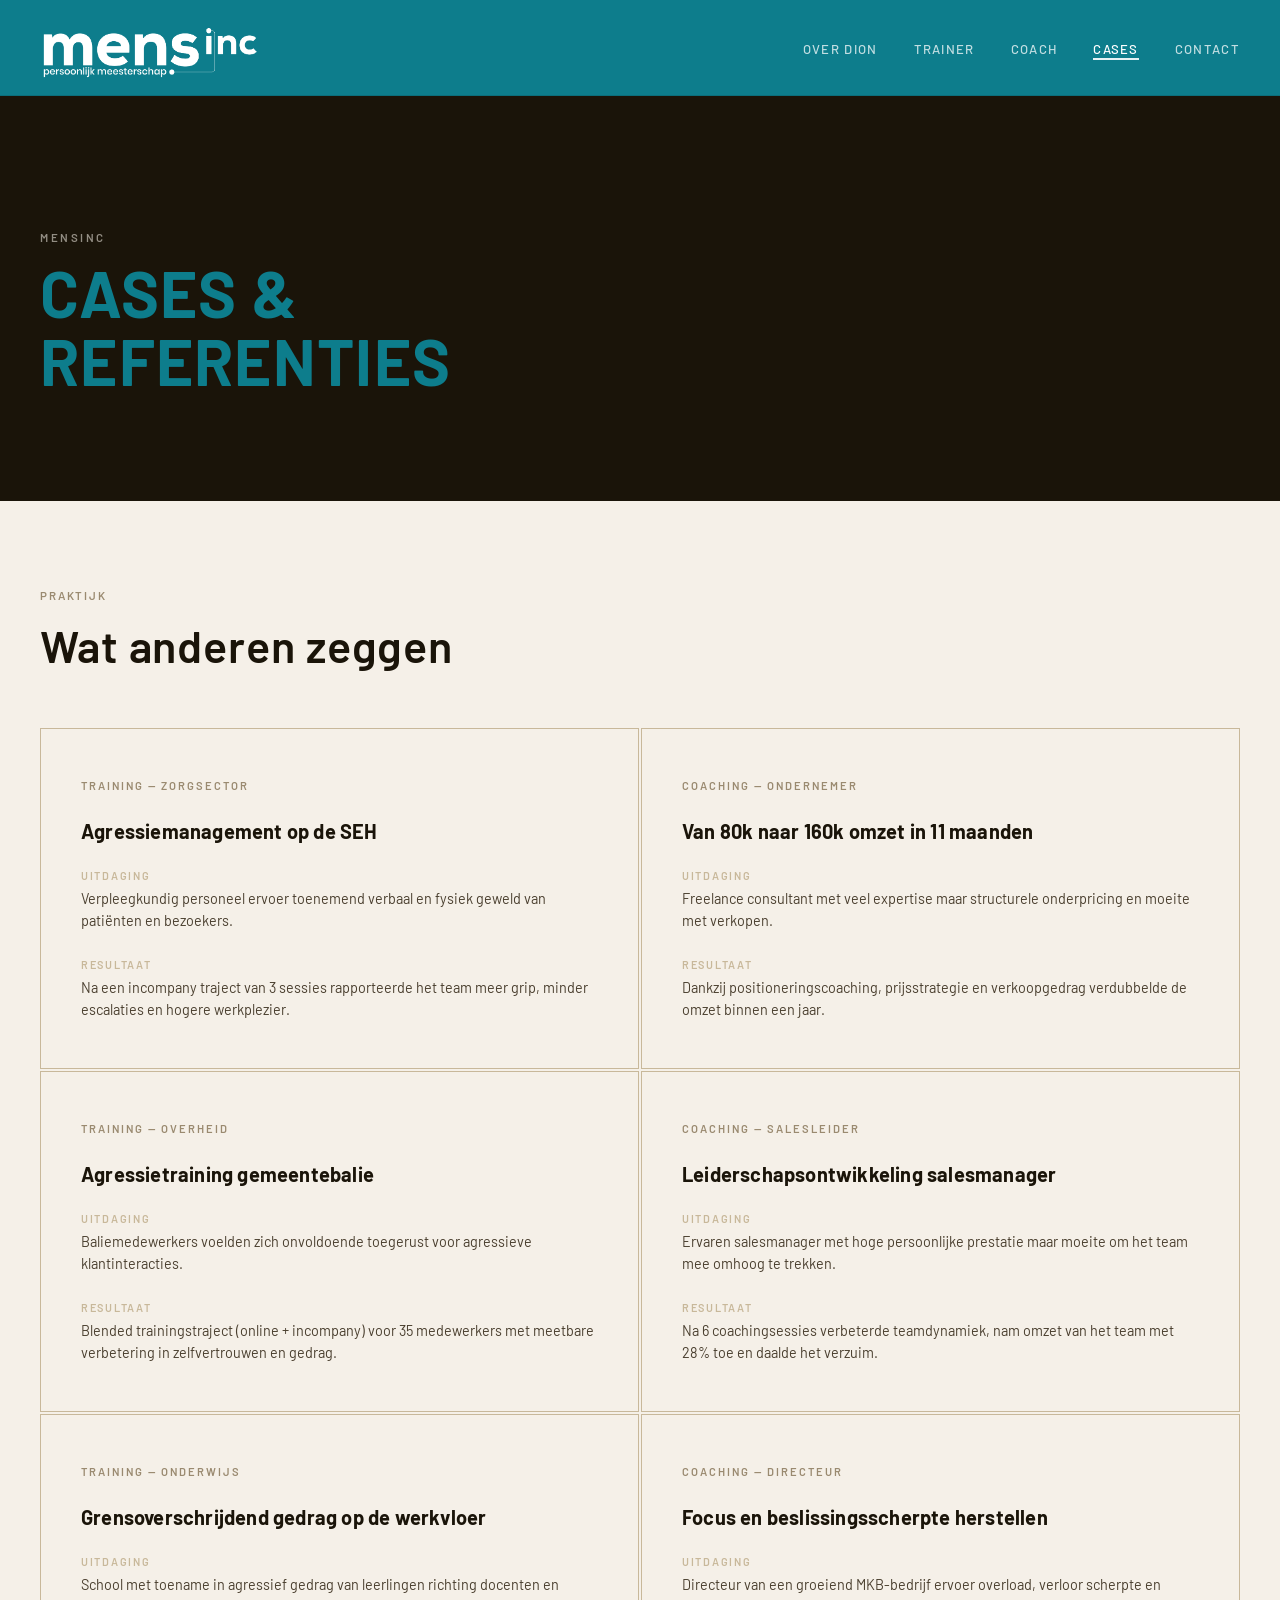
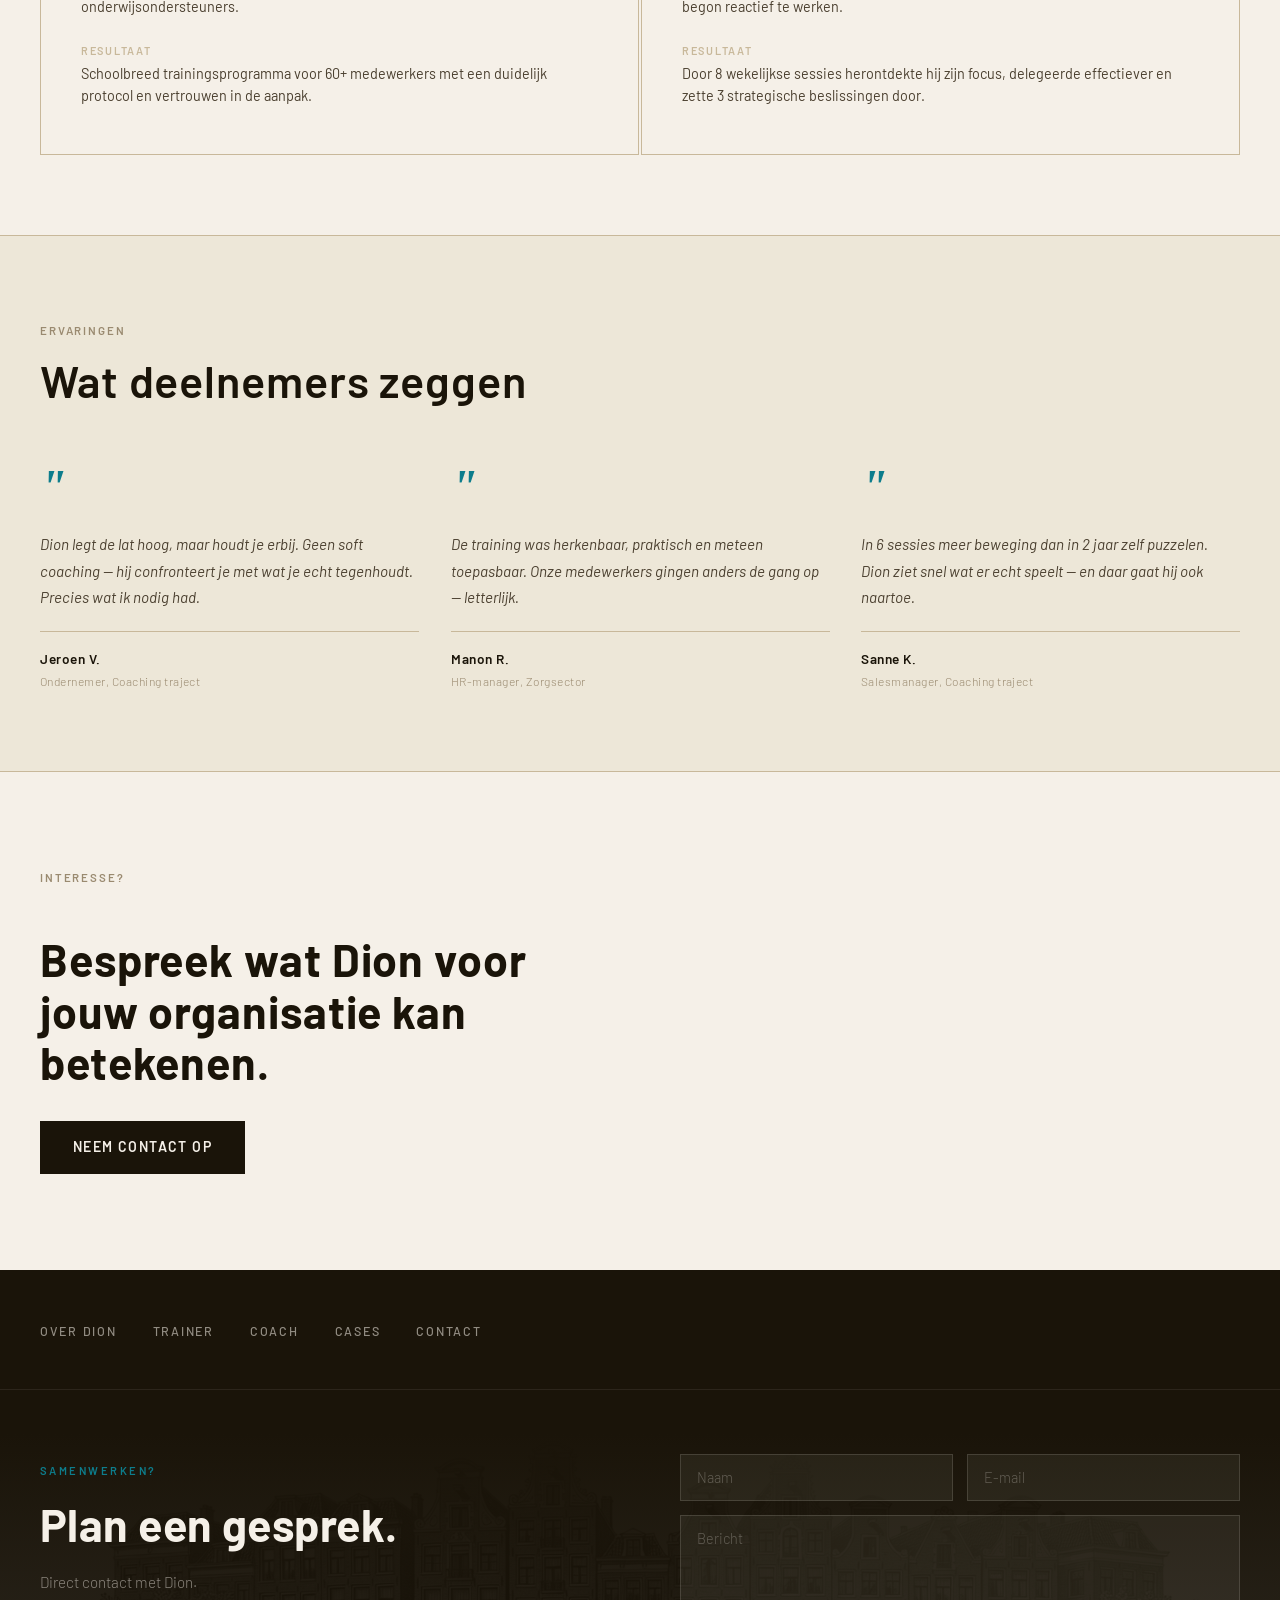
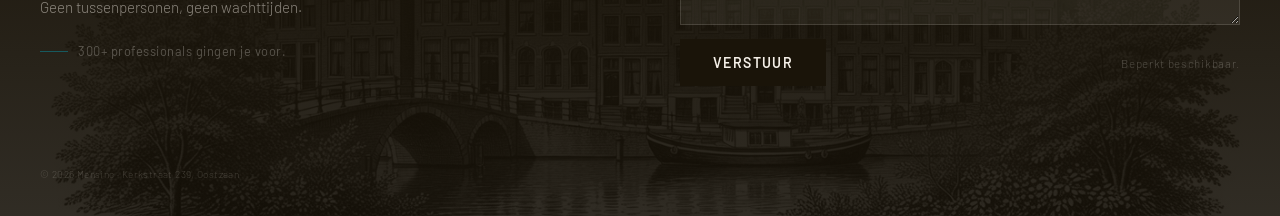
==== cases.html @ 66484681 "Clean footer: nav links above form, skyline as background, no separate bar - One footer section: dar" ====
﻿<!DOCTYPE html>
<html lang="nl">
<head>
  <meta charset="UTF-8">
  <meta name="viewport" content="width=device-width, initial-scale=1.0">
  <title>Cases &amp; Referenties — Mensinc</title>
  <meta name="description" content="Praktijkvoorbeelden van trainingen en coaching door Dion Mensink. Resultaten in agressiemanagement en high performance coaching.">

  <link rel="preconnect" href="https://fonts.googleapis.com">
  <link rel="preconnect" href="https://fonts.gstatic.com" crossorigin>

  <style>body { opacity: 0; }</style>

  <link rel="stylesheet" href="css/base.css">
  <link rel="stylesheet" href="css/nav.css">
  <link rel="stylesheet" href="css/footer.css">
  <link rel="stylesheet" href="css/pages.css">

  <style>
    .reveal {
      opacity: 0;
      transform: translateY(20px);
      transition: opacity 0.55s var(--ease-smooth), transform 0.55s var(--ease-smooth);
      will-change: opacity, transform;
    }
    .reveal.revealed { opacity: 1; transform: translateY(0); }
    .reveal-delay-1 { transition-delay: 0.08s; }
    .reveal-delay-2 { transition-delay: 0.16s; }

    /* Quote / testimonial block */
    .testimonials {
      padding: 80px 0;
      background: var(--cream-dark);
      border-top: 1px solid var(--ink-faint);
      border-bottom: 1px solid var(--ink-faint);
    }
    .testimonials__inner {
      max-width: var(--max-width);
      margin: 0 auto;
      padding: 0 40px;
    }
    .testimonials__header {
      margin-bottom: 56px;
    }
    .testimonials__grid {
      display: grid;
      grid-template-columns: repeat(3, 1fr);
      gap: 32px;
    }
    .testimonial {
      display: flex;
      flex-direction: column;
      gap: 20px;
    }
    .testimonial__quote-mark {
      font-size: 3rem;
      font-weight: 700;
      color: var(--ink-faint);
      line-height: 1;
      font-style: italic;
      font-family: Georgia, serif;
    }
    .testimonial__text {
      font-size: 0.95rem;
      font-style: italic;
      color: var(--ink-mid);
      line-height: 1.75;
      max-width: 100%;
    }
    .testimonial__author {
      display: flex;
      flex-direction: column;
      gap: 2px;
      border-top: 1px solid var(--ink-faint);
      padding-top: 16px;
    }
    .testimonial__name {
      font-size: 0.85rem;
      font-weight: 600;
      color: var(--ink);
      letter-spacing: 0.04em;
    }
    .testimonial__role {
      font-size: 0.75rem;
      font-weight: 300;
      color: var(--ink-light);
      letter-spacing: 0.04em;
    }

    @media (max-width: 900px) {
      .testimonials__grid { grid-template-columns: repeat(2, 1fr); }
      .testimonials__inner { padding: 0 24px; }
    }
    @media (max-width: 600px) {
      .testimonials__grid { grid-template-columns: 1fr; }
    }
  </style>
</head>
<body>

  <!-- NAVIGATION -->
  <nav class="site-nav" role="navigation" aria-label="Hoofdnavigatie">
    <div class="site-nav__inner">
      <a href="index.html" class="site-nav__logo" aria-label="Mensinc — naar startpagina">
        <img src="images/Logo_Mensic.png" alt="Mensinc" class="nav-logo-img">
      </a>
      <ul class="site-nav__links" role="list">
        <li><a href="over.html">Over Dion</a></li>
        <li><a href="trainer.html">Trainer</a></li>
        <li><a href="coach.html">Coach</a></li>
        <li><a href="cases.html" class="active">Cases</a></li>
        <li><a href="contact.html">Contact</a></li>
      </ul>
      <button class="site-nav__hamburger" aria-label="Menu openen" aria-expanded="false" aria-controls="mobile-menu">
        <span></span><span></span><span></span>
      </button>
    </div>
    <nav class="site-nav__mobile" id="mobile-menu" aria-label="Mobiele navigatie">
      <a href="over.html">Over Dion</a>
      <a href="trainer.html">Trainer</a>
      <a href="coach.html">Coach</a>
      <a href="cases.html">Cases</a>
      <a href="contact.html">Contact</a>
    </nav>
  </nav>
  <div class="nav-spacer"></div>

  <main>

    <!-- HERO -->
    <section class="page-hero page-hero--medium" style="background: var(--ink);" aria-label="Cases en referenties">
      <div class="page-hero__content container" style="justify-content: center; align-items: flex-start; padding-top: 80px;">
        <p class="page-hero__label">Mensinc</p>
        <h1 class="page-hero__title">Cases &amp;<br>Referenties</h1>
      </div>
    </section>

    <!-- CASES GRID -->
    <section class="cases-grid section" aria-label="Praktijkcases">
      <div class="cases-grid__inner">
        <div class="cases-grid__header reveal">
          <span class="label">Praktijk</span>
          <h2>Wat anderen zeggen</h2>
        </div>
        <div class="cases-grid__items">

          <div class="case-card reveal">
            <span class="case-card__tag">Training — Zorgsector</span>
            <h3 class="case-card__title">Agressiemanagement op de SEH</h3>
            <div class="case-card__challenge">
              <span class="case-card__meta-label">Uitdaging</span>
              <p class="case-card__meta-value">Verpleegkundig personeel ervoer toenemend verbaal en fysiek geweld van patiënten en bezoekers.</p>
            </div>
            <div class="case-card__result">
              <span class="case-card__meta-label">Resultaat</span>
              <p class="case-card__meta-value">Na een incompany traject van 3 sessies rapporteerde het team meer grip, minder escalaties en hogere werkplezier.</p>
            </div>
          </div>

          <div class="case-card reveal reveal-delay-1">
            <span class="case-card__tag">Coaching — Ondernemer</span>
            <h3 class="case-card__title">Van 80k naar 160k omzet in 11 maanden</h3>
            <div class="case-card__challenge">
              <span class="case-card__meta-label">Uitdaging</span>
              <p class="case-card__meta-value">Freelance consultant met veel expertise maar structurele onderpricing en moeite met verkopen.</p>
            </div>
            <div class="case-card__result">
              <span class="case-card__meta-label">Resultaat</span>
              <p class="case-card__meta-value">Dankzij positioneringscoaching, prijsstrategie en verkoopgedrag verdubbelde de omzet binnen een jaar.</p>
            </div>
          </div>

          <div class="case-card reveal">
            <span class="case-card__tag">Training — Overheid</span>
            <h3 class="case-card__title">Agressietraining gemeentebalie</h3>
            <div class="case-card__challenge">
              <span class="case-card__meta-label">Uitdaging</span>
              <p class="case-card__meta-value">Baliemedewerkers voelden zich onvoldoende toegerust voor agressieve klantinteracties.</p>
            </div>
            <div class="case-card__result">
              <span class="case-card__meta-label">Resultaat</span>
              <p class="case-card__meta-value">Blended trainingstraject (online + incompany) voor 35 medewerkers met meetbare verbetering in zelfvertrouwen en gedrag.</p>
            </div>
          </div>

          <div class="case-card reveal reveal-delay-1">
            <span class="case-card__tag">Coaching — Salesleider</span>
            <h3 class="case-card__title">Leiderschapsontwikkeling salesmanager</h3>
            <div class="case-card__challenge">
              <span class="case-card__meta-label">Uitdaging</span>
              <p class="case-card__meta-value">Ervaren salesmanager met hoge persoonlijke prestatie maar moeite om het team mee omhoog te trekken.</p>
            </div>
            <div class="case-card__result">
              <span class="case-card__meta-label">Resultaat</span>
              <p class="case-card__meta-value">Na 6 coachingsessies verbeterde teamdynamiek, nam omzet van het team met 28% toe en daalde het verzuim.</p>
            </div>
          </div>

          <div class="case-card reveal">
            <span class="case-card__tag">Training — Onderwijs</span>
            <h3 class="case-card__title">Grensoverschrijdend gedrag op de werkvloer</h3>
            <div class="case-card__challenge">
              <span class="case-card__meta-label">Uitdaging</span>
              <p class="case-card__meta-value">School met toename in agressief gedrag van leerlingen richting docenten en onderwijsondersteuners.</p>
            </div>
            <div class="case-card__result">
              <span class="case-card__meta-label">Resultaat</span>
              <p class="case-card__meta-value">Schoolbreed trainingsprogramma voor 60+ medewerkers met een duidelijk protocol en vertrouwen in de aanpak.</p>
            </div>
          </div>

          <div class="case-card reveal reveal-delay-1">
            <span class="case-card__tag">Coaching — Directeur</span>
            <h3 class="case-card__title">Focus en beslissingsscherpte herstellen</h3>
            <div class="case-card__challenge">
              <span class="case-card__meta-label">Uitdaging</span>
              <p class="case-card__meta-value">Directeur van een groeiend MKB-bedrijf ervoer overload, verloor scherpte en begon reactief te werken.</p>
            </div>
            <div class="case-card__result">
              <span class="case-card__meta-label">Resultaat</span>
              <p class="case-card__meta-value">Door 8 wekelijkse sessies herontdekte hij zijn focus, delegeerde effectiever en zette 3 strategische beslissingen door.</p>
            </div>
          </div>

        </div>
      </div>
    </section>

    <!-- TESTIMONIALS -->
    <section class="testimonials" aria-label="Ervaringen">
      <div class="testimonials__inner">
        <div class="testimonials__header reveal">
          <span class="label">Ervaringen</span>
          <h2>Wat deelnemers zeggen</h2>
        </div>
        <div class="testimonials__grid">

          <div class="testimonial reveal">
            <span class="testimonial__quote-mark">"</span>
            <p class="testimonial__text">Dion legt de lat hoog, maar houdt je erbij. Geen soft coaching — hij confronteert je met wat je echt tegenhoudt. Precies wat ik nodig had.</p>
            <div class="testimonial__author">
              <span class="testimonial__name">Jeroen V.</span>
              <span class="testimonial__role">Ondernemer, Coaching traject</span>
            </div>
          </div>

          <div class="testimonial reveal reveal-delay-1">
            <span class="testimonial__quote-mark">"</span>
            <p class="testimonial__text">De training was herkenbaar, praktisch en meteen toepasbaar. Onze medewerkers gingen anders de gang op — letterlijk.</p>
            <div class="testimonial__author">
              <span class="testimonial__name">Manon R.</span>
              <span class="testimonial__role">HR-manager, Zorgsector</span>
            </div>
          </div>

          <div class="testimonial reveal reveal-delay-2">
            <span class="testimonial__quote-mark">"</span>
            <p class="testimonial__text">In 6 sessies meer beweging dan in 2 jaar zelf puzzelen. Dion ziet snel wat er echt speelt — en daar gaat hij ook naartoe.</p>
            <div class="testimonial__author">
              <span class="testimonial__name">Sanne K.</span>
              <span class="testimonial__role">Salesmanager, Coaching traject</span>
            </div>
          </div>

        </div>
      </div>
    </section>

    <!-- CTA -->
    <section class="page-cta" aria-label="Contact">
      <div class="page-cta__inner">
        <span class="label reveal">Interesse?</span>
        <h2 class="page-cta__title reveal">Bespreek wat Dion voor jouw organisatie kan betekenen.</h2>
        <a class="btn btn--filled reveal" href="contact.html">Neem contact op</a>
      </div>
    </section>

  </main>

  <!-- FOOTER -->
  <footer class="site-footer" role="contentinfo">
    <div class="footer-contact">
      <img src="images/amsterdam-skyline.jpg" class="footer-contact__skyline" alt="" loading="lazy">
      <nav class="footer-contact__nav" aria-label="Footer navigatie">
        <a href="over.html">Over Dion</a>
        <a href="trainer.html">Trainer</a>
        <a href="coach.html">Coach</a>
        <a href="cases.html">Cases</a>
        <a href="contact.html">Contact</a>
      </nav>
      <div class="footer-contact__inner">
        <div class="footer-contact__left">
          <span class="footer-contact__label">Samenwerken?</span>
          <h2 class="footer-contact__title">Plan een gesprek.</h2>
          <p class="footer-contact__sub">Direct contact met Dion.<br>Geen tussenpersonen, geen wachttijden.</p>
          <p class="footer-contact__proof">300+ professionals gingen je voor.</p>
        </div>
        <form class="footer-contact__form" action="contact.html">
          <div class="footer-contact__form-row">
            <input type="text" name="naam" placeholder="Naam" required>
            <input type="email" name="email" placeholder="E-mail" required>
          </div>
          <textarea name="bericht" placeholder="Bericht" required></textarea>
          <div class="footer-contact__form-footer">
            <button type="submit" class="btn btn--filled">Verstuur</button>
            <span class="footer-contact__scarcity">Beperkt beschikbaar.</span>
          </div>
        </form>
      </div>
      <p class="footer-contact__copy">© 2026 Mensinc · Kerkstraat 239, Oostzaan</p>
    </div>
  </footer>

  <script src="js/transitions.js"></script>
  <script src="js/main.js"></script>
</body>
</html>
---- css/base.css ----
/* =========================================================
   BASE.CSS — Mensinc Design System
   Variables, reset, typography
   ========================================================= */

@import url('https://fonts.googleapis.com/css2?family=Barlow:ital,wght@0,300;0,400;0,500;0,600;0,700;1,300;1,400&display=swap');

/* ----- Custom Properties ----- */
:root {
  --cream:        #f5f0e8;
  --cream-dark:   #ede7d8;
  --ink:          #1a1409;
  --ink-mid:      #4a3f2f;
  --ink-light:    #9a8a70;
  --ink-faint:    #c8b89a;
  --card-back:    #1a1409;
  --card-text:    #f5f0e8;
  --bordeaux:     #5c0120;
  --orange:       #0d7d8c;

  --nav-height:   96px;
  --max-width:    1280px;

  --ease-smooth:  cubic-bezier(0.4, 0, 0.2, 1);
  --ease-out:     cubic-bezier(0.0, 0, 0.2, 1);

  --font: 'Barlow', sans-serif;
}

/* ----- Reset ----- */
*, *::before, *::after {
  box-sizing: border-box;
  margin: 0;
  padding: 0;
}

html {
  scroll-behavior: smooth;
  font-size: 16px;
  -webkit-text-size-adjust: 100%;
}

body {
  background-color: var(--cream);
  color: var(--ink);
  font-family: var(--font);
  font-weight: 400;
  line-height: 1.6;
  -webkit-font-smoothing: antialiased;
  -moz-osx-font-smoothing: grayscale;

  /* Page transition */
  opacity: 1;
  transition: opacity 0.22s var(--ease-smooth);
}

body.fade-out {
  opacity: 0;
}

img, svg {
  display: block;
  max-width: 100%;
}

a {
  color: inherit;
  text-decoration: none;
}

ul, ol {
  list-style: none;
}

button {
  cursor: pointer;
  border: none;
  background: none;
  font-family: var(--font);
}

/* ----- Typography Scale ----- */
h1, h2, h3, h4, h5, h6 {
  font-family: var(--font);
  font-weight: 700;
  line-height: 1.15;
  letter-spacing: 0.02em;
  color: var(--ink);
}

h1 { font-size: clamp(2.4rem, 5vw, 4rem);   font-weight: 700; }
h2 { font-size: clamp(1.8rem, 3.5vw, 2.8rem); font-weight: 600; }
h3 { font-size: clamp(1.2rem, 2vw, 1.6rem);  font-weight: 600; }
h4 { font-size: 1.1rem; font-weight: 600; letter-spacing: 0.08em; text-transform: uppercase; }

p {
  font-size: 1rem;
  line-height: 1.75;
  color: var(--ink-mid);
  max-width: 68ch;
}

small, .caption {
  font-size: 0.8rem;
  font-weight: 300;
  letter-spacing: 0.06em;
  color: var(--ink-light);
  font-style: italic;
}

/* ----- Utility Classes ----- */
.container {
  width: 100%;
  max-width: var(--max-width);
  margin: 0 auto;
  padding: 0 40px;
}

.section {
  padding: 96px 0;
}

.section--tight {
  padding: 64px 0;
}

.label {
  display: inline-block;
  font-size: 0.72rem;
  font-weight: 600;
  letter-spacing: 0.16em;
  text-transform: uppercase;
  color: var(--ink-light);
  margin-bottom: 16px;
}

.divider {
  width: 48px;
  height: 1px;
  background: var(--ink-light);
  margin: 24px 0;
}

/* Engraving-style thin rule */
.rule {
  border: none;
  border-top: 1px solid var(--ink-faint);
  margin: 0;
}

/* ----- CTA Button ----- */
.btn {
  display: inline-flex;
  align-items: center;
  gap: 10px;
  padding: 14px 32px;
  font-family: var(--font);
  font-size: 0.88rem;
  font-weight: 600;
  letter-spacing: 0.1em;
  text-transform: uppercase;
  border: 1.5px solid var(--ink);
  background: transparent;
  color: var(--ink);
  transition: background 0.25s var(--ease-smooth), color 0.25s var(--ease-smooth);
  will-change: background, color;
}

.btn:hover {
  background: var(--orange);
  border-color: var(--orange);
  color: var(--cream);
}

.btn--filled {
  background: var(--ink);
  color: var(--cream);
}

.btn--filled:hover {
  background: var(--orange);
  border-color: var(--orange);
}

/* ----- Stat block ----- */
.stat {
  display: flex;
  flex-direction: column;
  gap: 4px;
}

.stat__number {
  font-size: clamp(2.4rem, 4vw, 3.2rem);
  font-weight: 700;
  line-height: 1;
  letter-spacing: -0.01em;
}

.stat__label {
  font-size: 0.8rem;
  font-weight: 400;
  letter-spacing: 0.08em;
  text-transform: uppercase;
  color: var(--ink-light);
}

/* ----- Engraving image treatment ----- */
.engraving {
  filter: grayscale(100%) contrast(1.08);
  display: block;
  width: 100%;
  height: 100%;
  object-fit: cover;
}


/* ----- Quote marks — brand orange ----- */
.testimonial__quote-mark,
.home-testimonial__mark {
  color: var(--orange) !important;
}

/* ----- Reduced motion ----- */
@media (prefers-reduced-motion: reduce) {
  *, *::before, *::after {
    animation-duration: 0.01ms !important;
    animation-iteration-count: 1 !important;
    transition-duration: 0.01ms !important;
    scroll-behavior: auto !important;
  }
  body { transition: none; }
}

/* ----- Responsive container ----- */
@media (max-width: 768px) {
  .container {
    padding: 0 24px;
  }
  .section {
    padding: 64px 0;
  }
}

@media (max-width: 480px) {
  .container {
    padding: 0 16px;
  }
}
---- css/nav.css ----
/* =========================================================
   NAV.CSS — Global Navigation
   Fixed top bar + hamburger for mobile
   ========================================================= */

.site-nav {
  position: fixed;
  top: 0;
  left: 0;
  right: 0;
  z-index: 100;
  height: var(--nav-height);
  background: var(--orange);
  border-bottom: 1px solid rgba(0,0,0,0.12);
  display: flex;
  align-items: center;
  will-change: transform;
}

.site-nav__inner {
  width: 100%;
  max-width: var(--max-width);
  margin: 0 auto;
  padding: 0 40px;
  display: flex;
  align-items: center;
  justify-content: space-between;
}

/* ----- Logo ----- */
.site-nav__logo {
  display: flex;
  align-items: center;
  text-decoration: none;
  flex-shrink: 0;
}

/* Logo — white version on green background */
.nav-logo-img {
  height: 72px;
  width: auto;
  display: block;
  filter: brightness(0) invert(1);
  mix-blend-mode: normal;
  transition: opacity 0.25s var(--ease-smooth);
  will-change: opacity;
  opacity: 1;
}

.site-nav__logo:hover .nav-logo-img {
  opacity: 0.8;
}

/* Footer logo — same PNG, muted to match footer tone */
.footer-logo-img {
  height: 34px;
  width: auto;
  display: block;
  filter: grayscale(1) contrast(0.9) brightness(1.3);
  mix-blend-mode: multiply;
  opacity: 0.6;
}

/* ----- Nav links ----- */
.site-nav__links {
  display: flex;
  align-items: center;
  gap: 36px;
}

.site-nav__links a {
  font-family: var(--font);
  font-size: 0.82rem;
  font-weight: 500;
  letter-spacing: 0.1em;
  text-transform: uppercase;
  color: rgba(255,255,255,0.75);
  text-decoration: none;
  position: relative;
  transition: color 0.2s var(--ease-smooth);
  will-change: color;
}

.site-nav__links a::after {
  content: '';
  position: absolute;
  bottom: -3px;
  left: 0;
  right: 0;
  height: 1.5px;
  background: rgba(255,255,255,0.9);
  transform: scaleX(0);
  transform-origin: left center;
  transition: transform 0.25s var(--ease-smooth);
  will-change: transform;
}

.site-nav__links a:hover {
  color: #fff;
}

.site-nav__links a:hover::after {
  transform: scaleX(1);
}

.site-nav__links a.active {
  color: #fff;
}

.site-nav__links a.active::after {
  transform: scaleX(1);
}

/* ----- Hamburger (mobile) ----- */
.site-nav__hamburger {
  display: none;
  flex-direction: column;
  gap: 5px;
  cursor: pointer;
  padding: 4px;
  background: none;
  border: none;
}

.site-nav__hamburger span {
  display: block;
  width: 24px;
  height: 1.5px;
  background: #fff;
  transition: transform 0.3s var(--ease-smooth), opacity 0.3s var(--ease-smooth);
  will-change: transform, opacity;
}

.site-nav__hamburger.open span:nth-child(1) {
  transform: translateY(6.5px) rotate(45deg);
}
.site-nav__hamburger.open span:nth-child(2) {
  opacity: 0;
  transform: scaleX(0);
}
.site-nav__hamburger.open span:nth-child(3) {
  transform: translateY(-6.5px) rotate(-45deg);
}

/* ----- Mobile slide-in menu ----- */
.site-nav__mobile {
  display: none;
  position: fixed;
  top: var(--nav-height);
  left: 0;
  right: 0;
  background: var(--orange);
  border-bottom: 1px solid rgba(0,0,0,0.12);
  padding: 32px 40px;
  z-index: 99;
  flex-direction: column;
  gap: 24px;
  transform: translateY(-16px);
  opacity: 0;
  pointer-events: none;
  transition: transform 0.3s var(--ease-smooth), opacity 0.3s var(--ease-smooth);
  will-change: transform, opacity;
}

.site-nav__mobile.open {
  transform: translateY(0);
  opacity: 1;
  pointer-events: all;
}

.site-nav__mobile a {
  font-family: var(--font);
  font-size: 1rem;
  font-weight: 500;
  letter-spacing: 0.08em;
  text-transform: uppercase;
  color: rgba(255,255,255,0.8);
  text-decoration: none;
  transition: color 0.2s var(--ease-smooth);
}

.site-nav__mobile a:hover {
  color: #fff;
}

/* Spacer to push content below fixed nav */
.nav-spacer {
  height: var(--nav-height);
}

/* Scroll progress bar — white line under nav */
.scroll-progress {
  position: fixed;
  top: var(--nav-height);
  left: 0;
  height: 2px;
  width: 0%;
  background: rgba(255, 255, 255, 0.9);
  z-index: 101;
  pointer-events: none;
  transform-origin: left center;
  will-change: width;
}

/* ----- Responsive ----- */
@media (max-width: 768px) {
  .site-nav__links {
    display: none;
  }

  .site-nav__hamburger {
    display: flex;
  }

  .site-nav__mobile {
    display: flex;
    padding: 24px;
  }

  .site-nav__inner {
    padding: 0 24px;
  }
}
---- css/footer.css ----
/* =========================================================
   FOOTER.CSS
   ========================================================= */

.site-footer {
  background: var(--ink);
}

/* =========================================================
   FOOTER CONTACT — the entire footer
   ========================================================= */
.footer-contact {
  position: relative;
  overflow: hidden;
  background: var(--ink);
}

/* Amsterdam skyline pinned to the bottom */
.footer-contact__skyline {
  position: absolute;
  bottom: 0;
  left: 0;
  width: 100%;
  display: block;
  filter: grayscale(100%) contrast(1.1) brightness(0.4);
  pointer-events: none;
  z-index: 0;
}

/* Dark gradient so skyline fades into ink above */
.footer-contact::before {
  content: '';
  position: absolute;
  inset: 0;
  background: linear-gradient(to bottom, var(--ink) 30%, rgba(26,20,9,0.7) 100%);
  z-index: 1;
  pointer-events: none;
}

/* Everything above the image */
.footer-contact__nav,
.footer-contact__inner,
.footer-contact__copy {
  position: relative;
  z-index: 2;
}

/* ---- Nav links row (above form) ---- */
.footer-contact__nav {
  max-width: var(--max-width);
  margin: 0 auto;
  padding: 52px 40px 48px;
  display: flex;
  gap: 36px;
  align-items: center;
  flex-wrap: wrap;
  border-bottom: 1px solid rgba(245, 240, 232, 0.08);
}

.footer-contact__nav a {
  font-family: var(--font-body);
  font-size: 0.78rem;
  font-weight: 500;
  letter-spacing: 0.14em;
  text-transform: uppercase;
  color: rgba(245, 240, 232, 0.55);
  text-decoration: none;
  transition: color 0.2s var(--ease-smooth);
  white-space: nowrap;
}

.footer-contact__nav a:hover {
  color: var(--cream);
}

/* ---- Form grid ---- */
.footer-contact__inner {
  max-width: var(--max-width);
  margin: 0 auto;
  padding: 64px 40px 80px;
  display: grid;
  grid-template-columns: 1fr 1fr;
  gap: 80px;
  align-items: start;
}

/* Left: copy */
.footer-contact__left {
  display: flex;
  flex-direction: column;
  gap: 20px;
  padding-top: 8px;
}

.footer-contact__label {
  font-size: 0.7rem;
  font-weight: 600;
  letter-spacing: 0.22em;
  text-transform: uppercase;
  color: var(--orange);
}

.footer-contact__title {
  font-size: clamp(2rem, 3.5vw, 3rem);
  font-weight: 700;
  color: var(--cream);
  line-height: 1.1;
  letter-spacing: 0.01em;
  margin: 0;
}

.footer-contact__sub {
  font-size: 0.95rem;
  font-weight: 300;
  color: rgba(245, 240, 232, 0.5);
  line-height: 1.65;
  max-width: 30ch;
}

.footer-contact__proof {
  display: flex;
  align-items: center;
  gap: 10px;
  font-size: 0.8rem;
  font-weight: 400;
  color: rgba(245, 240, 232, 0.28);
  letter-spacing: 0.04em;
}

.footer-contact__proof::before {
  content: '';
  display: inline-block;
  width: 28px;
  height: 1px;
  background: var(--orange);
  opacity: 0.6;
  flex-shrink: 0;
}

/* Right: form */
.footer-contact__form {
  display: flex;
  flex-direction: column;
  gap: 14px;
}

.footer-contact__form input,
.footer-contact__form textarea {
  width: 100%;
  background: rgba(245, 240, 232, 0.06);
  border: 1px solid rgba(245, 240, 232, 0.14);
  color: var(--cream);
  font-family: var(--font-body);
  font-size: 0.9rem;
  font-weight: 300;
  padding: 14px 16px;
  outline: none;
  transition: border-color 0.2s var(--ease-smooth), background 0.2s var(--ease-smooth);
  box-sizing: border-box;
  border-radius: 0;
  -webkit-appearance: none;
}

.footer-contact__form input::placeholder,
.footer-contact__form textarea::placeholder {
  color: rgba(245, 240, 232, 0.28);
}

.footer-contact__form input:focus,
.footer-contact__form textarea:focus {
  border-color: var(--orange);
  background: rgba(245, 240, 232, 0.1);
}

.footer-contact__form textarea {
  resize: vertical;
  min-height: 110px;
}

.footer-contact__form-row {
  display: grid;
  grid-template-columns: 1fr 1fr;
  gap: 14px;
}

.footer-contact__form-footer {
  display: flex;
  align-items: center;
  justify-content: space-between;
  gap: 16px;
  flex-wrap: wrap;
}

.footer-contact__scarcity {
  font-size: 0.72rem;
  font-weight: 300;
  color: rgba(245, 240, 232, 0.25);
  letter-spacing: 0.06em;
}

/* Copyright */
.footer-contact__copy {
  max-width: var(--max-width);
  margin: 0 auto;
  padding: 0 40px 32px;
  font-size: 0.62rem;
  font-weight: 300;
  color: rgba(245, 240, 232, 0.2);
  letter-spacing: 0.04em;
}

/* ---- Responsive ---- */
@media (max-width: 768px) {
  .footer-contact__nav {
    padding: 40px 24px 32px;
    gap: 20px;
  }

  .footer-contact__inner {
    grid-template-columns: 1fr;
    gap: 40px;
    padding: 48px 24px 64px;
  }

  .footer-contact__form-row {
    grid-template-columns: 1fr;
  }

  .footer-contact__form-footer {
    flex-direction: column;
    align-items: flex-start;
  }

  .footer-contact__copy {
    padding: 0 24px 28px;
  }
}
---- css/pages.css ----
/* =========================================================
   PAGES.CSS — Inner page shared layouts
   trainer, coach, over, cases, contact
   ========================================================= */

/* ---- Hero Section (all inner pages) ---- */
.page-hero {
  position: relative;
  overflow: hidden;
  background: var(--ink);
}

.page-hero--tall {
  height: clamp(480px, 60vh, 680px);
}

.page-hero--medium {
  height: clamp(360px, 45vh, 520px);
}

.page-hero__image {
  position: absolute;
  inset: 0;
  width: 100%;
  height: 100%;
  object-fit: cover;
  object-position: center 20%;
  filter: grayscale(100%) contrast(1.08);
  opacity: 0.6;
  will-change: transform;
}

/* Parallax handled by JS main.js */
.page-hero__image.parallax {
  transform: translateY(var(--parallax-offset, 0px));
}

.page-hero__overlay {
  position: absolute;
  inset: 0;
  background: linear-gradient(
    to bottom,
    rgba(26, 20, 9, 0.15) 0%,
    rgba(26, 20, 9, 0.55) 100%
  );
}

.page-hero__content {
  position: relative;
  z-index: 2;
  height: 100%;
  display: flex;
  flex-direction: column;
  justify-content: flex-end;
  padding: 56px 40px;
  max-width: var(--max-width);
  margin: 0 auto;
  width: 100%;
}

.page-hero__label {
  font-size: 0.72rem;
  font-weight: 600;
  letter-spacing: 0.22em;
  text-transform: uppercase;
  color: rgba(245, 240, 232, 0.55);
  margin-bottom: 12px;
}

.page-hero__title {
  font-size: clamp(2.4rem, 5vw, 4.4rem);
  font-weight: 700;
  color: var(--orange);
  letter-spacing: 0.02em;
  line-height: 1.05;
  text-transform: uppercase;
  max-width: 14ch;
}

/* ---- Intro / Lead text ---- */
.page-intro {
  padding: 80px 0 64px;
}

.page-intro__inner {
  max-width: var(--max-width);
  margin: 0 auto;
  padding: 0 40px;
  display: grid;
  grid-template-columns: 1fr 2fr;
  gap: 80px;
  align-items: start;
}

.page-intro__aside {
  display: flex;
  flex-direction: column;
  gap: 8px;
  padding-top: 6px;
}

.page-intro__aside-num {
  font-size: 3.5rem;
  font-weight: 700;
  color: var(--ink-faint);
  line-height: 1;
  letter-spacing: -0.02em;
}

.page-intro__body {
  display: flex;
  flex-direction: column;
  gap: 24px;
}

.page-intro__lead {
  font-size: clamp(1.1rem, 2vw, 1.35rem);
  font-weight: 400;
  color: var(--ink);
  line-height: 1.65;
  max-width: 60ch;
}

/* ---- Stats Row ---- */
.stats-row {
  padding: 64px 0;
  border-top: 1px solid var(--ink-faint);
  border-bottom: 1px solid var(--ink-faint);
  position: relative;
  overflow: hidden;
}

.stats-row__inner {
  max-width: var(--max-width);
  margin: 0 auto;
  padding: 0 40px;
  display: flex;
  gap: 64px;
  align-items: flex-start;
  flex-wrap: wrap;
}

/* ---- Aanbod / Services Grid ---- */
.aanbod {
  padding: 80px 0;
}

.aanbod__inner {
  max-width: var(--max-width);
  margin: 0 auto;
  padding: 0 40px;
}

.aanbod__header {
  margin-bottom: 56px;
}

.aanbod__grid {
  display: grid;
  grid-template-columns: repeat(3, 1fr);
  gap: 2px;
}

.aanbod-card {
  background: var(--cream-dark);
  border: 1px solid var(--ink-faint);
  padding: 40px 32px;
  display: flex;
  flex-direction: column;
  gap: 20px;
  transition: background 0.25s var(--ease-smooth), border-color 0.25s var(--ease-smooth);
  will-change: background;
}

.aanbod-card:hover {
  background: var(--cream);
  border-color: var(--ink-light);
}

.aanbod-card__number {
  font-size: 0.72rem;
  font-weight: 600;
  letter-spacing: 0.18em;
  color: var(--ink-faint);
  text-transform: uppercase;
}

.aanbod-card__title {
  font-size: 1.15rem;
  font-weight: 700;
  letter-spacing: 0.02em;
  line-height: 1.2;
  color: var(--ink);
}

.aanbod-card__body {
  font-size: 0.9rem;
  color: var(--ink-mid);
  line-height: 1.65;
  max-width: 100%;
}

/* ---- Aanpak / Process Timeline ---- */
.aanpak {
  padding: 80px 0;
  background: var(--cream-dark);
  border-top: 1px solid var(--ink-faint);
  border-bottom: 1px solid var(--ink-faint);
}

.aanpak__inner {
  max-width: var(--max-width);
  margin: 0 auto;
  padding: 0 40px;
}

.aanpak__header {
  margin-bottom: 56px;
}

.aanpak__steps {
  display: flex;
  flex-direction: column;
  gap: 0;
}

.aanpak-step {
  display: grid;
  grid-template-columns: 72px 1fr;
  gap: 32px;
  padding: 32px 0;
  border-top: 1px solid var(--ink-faint);
  align-items: start;
}

.aanpak-step:first-child {
  border-top: none;
  padding-top: 0;
}

.aanpak-step__num {
  font-size: 2.2rem;
  font-weight: 700;
  color: var(--ink-faint);
  line-height: 1;
  letter-spacing: -0.02em;
  padding-top: 4px;
}

.aanpak-step__body {
  display: flex;
  flex-direction: column;
  gap: 8px;
}

.aanpak-step__title {
  font-size: 1rem;
  font-weight: 700;
  letter-spacing: 0.06em;
  text-transform: uppercase;
  color: var(--ink);
}

.aanpak-step__desc {
  font-size: 0.92rem;
  color: var(--ink-mid);
  line-height: 1.7;
  max-width: 55ch;
}

/* ---- CTA Section ---- */
.page-cta {
  padding: 96px 0;
  position: relative;
  overflow: hidden;
}

.page-cta__inner {
  max-width: var(--max-width);
  margin: 0 auto;
  padding: 0 40px;
  display: flex;
  flex-direction: column;
  align-items: flex-start;
  gap: 32px;
}

.page-cta__title {
  font-size: clamp(1.8rem, 3.5vw, 2.8rem);
  font-weight: 700;
  color: var(--ink);
  max-width: 20ch;
  line-height: 1.15;
}

/* ---- Over Dion page ---- */
.over-bio {
  padding: 80px 0;
}

.over-bio__inner {
  max-width: var(--max-width);
  margin: 0 auto;
  padding: 0 40px;
  display: grid;
  grid-template-columns: 1fr 1fr;
  gap: 80px;
  align-items: start;
}

.over-bio__image-wrap {
  position: relative;
  aspect-ratio: 3 / 4;
  overflow: hidden;
  border: 1px solid var(--ink-faint);
}

.over-bio__image {
  width: 100%;
  height: 100%;
  object-fit: cover;
  filter: grayscale(100%) contrast(1.08);
}

.over-bio__text {
  display: flex;
  flex-direction: column;
  gap: 28px;
  padding-top: 8px;
}

/* ---- Cases Grid ---- */
.cases-grid {
  padding: 80px 0;
}

.cases-grid__inner {
  max-width: var(--max-width);
  margin: 0 auto;
  padding: 0 40px;
}

.cases-grid__header {
  margin-bottom: 56px;
}

.cases-grid__items {
  display: grid;
  grid-template-columns: repeat(2, 1fr);
  gap: 2px;
}

.case-card {
  border: 1px solid var(--ink-faint);
  padding: 48px 40px;
  display: flex;
  flex-direction: column;
  gap: 24px;
  transition: border-color 0.25s var(--ease-smooth);
}

.case-card:hover {
  border-color: var(--ink-light);
}

.case-card__tag {
  font-size: 0.7rem;
  font-weight: 600;
  letter-spacing: 0.18em;
  text-transform: uppercase;
  color: var(--ink-light);
}

.case-card__title {
  font-size: 1.25rem;
  font-weight: 700;
  color: var(--ink);
  line-height: 1.2;
  letter-spacing: 0.01em;
}

.case-card__challenge,
.case-card__result {
  display: flex;
  flex-direction: column;
  gap: 4px;
}

.case-card__meta-label {
  font-size: 0.68rem;
  font-weight: 600;
  letter-spacing: 0.16em;
  text-transform: uppercase;
  color: var(--ink-faint);
}

.case-card__meta-value {
  font-size: 0.9rem;
  color: var(--ink-mid);
  line-height: 1.5;
}

/* ---- Contact Page ---- */
.contact-layout {
  padding: 80px 0;
}

.contact-layout__inner {
  max-width: var(--max-width);
  margin: 0 auto;
  padding: 0 40px;
  display: grid;
  grid-template-columns: 1fr 1.6fr;
  gap: 80px;
  align-items: start;
}

.contact-info {
  display: flex;
  flex-direction: column;
  gap: 32px;
  padding-top: 8px;
}

.contact-info__item {
  display: flex;
  flex-direction: column;
  gap: 4px;
}

.contact-info__label {
  font-size: 0.7rem;
  font-weight: 600;
  letter-spacing: 0.16em;
  text-transform: uppercase;
  color: var(--ink-light);
}

.contact-info__value {
  font-size: 0.95rem;
  color: var(--ink-mid);
  font-weight: 400;
}

.contact-info__value a {
  color: var(--ink-mid);
  text-decoration: none;
  transition: color 0.2s var(--ease-smooth);
}

.contact-info__value a:hover {
  color: var(--ink);
}

/* Contact Form */
.contact-form {
  display: flex;
  flex-direction: column;
  gap: 24px;
}

.form-group {
  display: flex;
  flex-direction: column;
  gap: 8px;
}

.form-group label {
  font-size: 0.72rem;
  font-weight: 600;
  letter-spacing: 0.14em;
  text-transform: uppercase;
  color: var(--ink-mid);
}

.form-group input,
.form-group select,
.form-group textarea {
  width: 100%;
  padding: 14px 16px;
  background: transparent;
  border: 1px solid var(--ink-faint);
  font-family: var(--font);
  font-size: 0.95rem;
  font-weight: 400;
  color: var(--ink);
  outline: none;
  transition: border-color 0.2s var(--ease-smooth);
  appearance: none;
  -webkit-appearance: none;
  border-radius: 0;
}

.form-group input:focus,
.form-group select:focus,
.form-group textarea:focus {
  border-color: var(--ink-mid);
}

.form-group input::placeholder,
.form-group textarea::placeholder {
  color: var(--ink-light);
  font-style: italic;
}

.form-group textarea {
  min-height: 140px;
  resize: vertical;
}

.form-group select {
  background-image: url("data:image/svg+xml,%3Csvg xmlns='http://www.w3.org/2000/svg' width='12' height='8' viewBox='0 0 12 8'%3E%3Cpath d='M1 1l5 5 5-5' stroke='%239a8a70' stroke-width='1.5' fill='none' stroke-linecap='round'/%3E%3C/svg%3E");
  background-repeat: no-repeat;
  background-position: right 16px center;
  padding-right: 40px;
  cursor: pointer;
}

.form-submit {
  align-self: flex-start;
}

/* ---- Responsive (pages) ---- */
@media (max-width: 900px) {
  .page-intro__inner {
    grid-template-columns: 1fr;
    gap: 32px;
  }

  .aanbod__grid {
    grid-template-columns: repeat(2, 1fr);
  }

  .over-bio__inner {
    grid-template-columns: 1fr;
    gap: 40px;
  }

  .over-bio__image-wrap {
    max-width: 400px;
  }

  .cases-grid__items {
    grid-template-columns: 1fr;
  }

  .contact-layout__inner {
    grid-template-columns: 1fr;
    gap: 48px;
  }
}

@media (max-width: 600px) {
  .aanbod__grid {
    grid-template-columns: 1fr;
  }

  .page-hero__content {
    padding: 40px 24px;
  }

  .page-intro__inner,
  .aanbod__inner,
  .aanpak__inner,
  .page-cta__inner,
  .over-bio__inner,
  .cases-grid__inner,
  .contact-layout__inner,
  .stats-row__inner {
    padding: 0 24px;
  }

  .stats-row__inner {
    gap: 36px;
  }
}
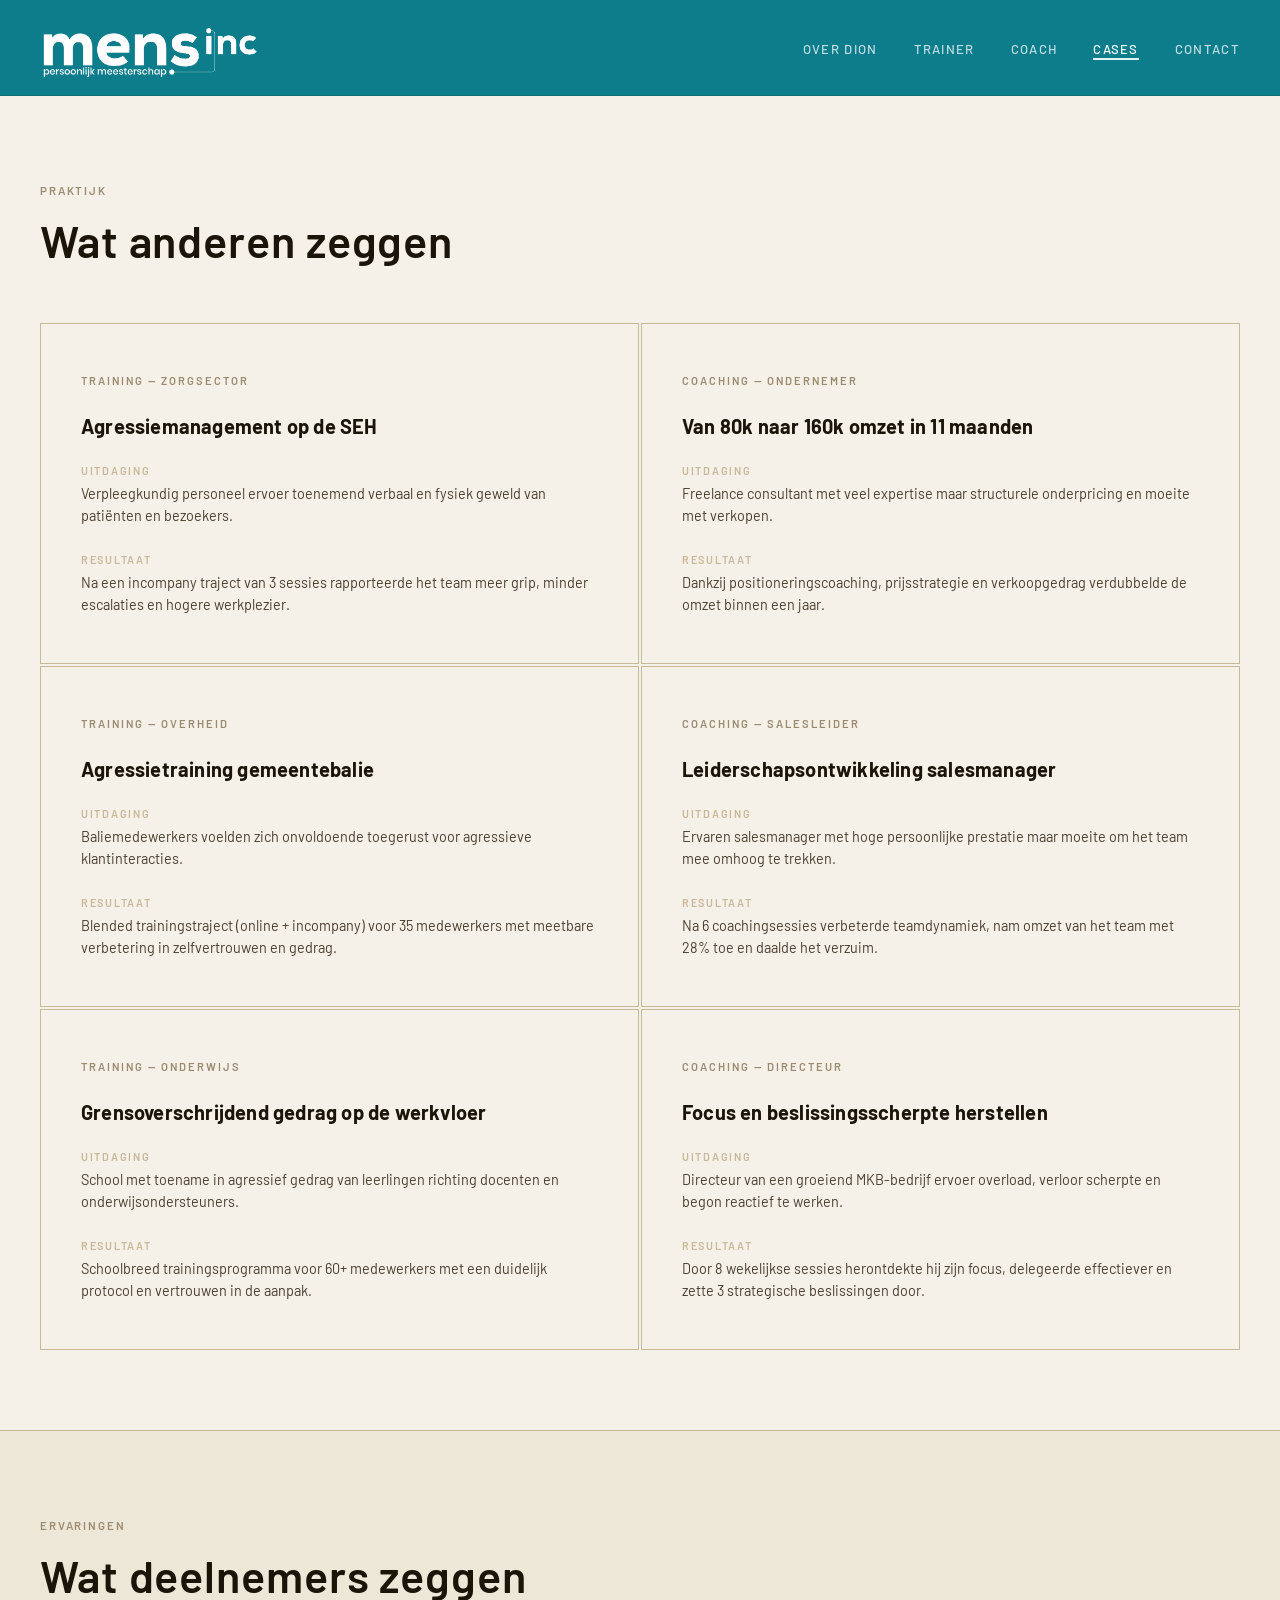
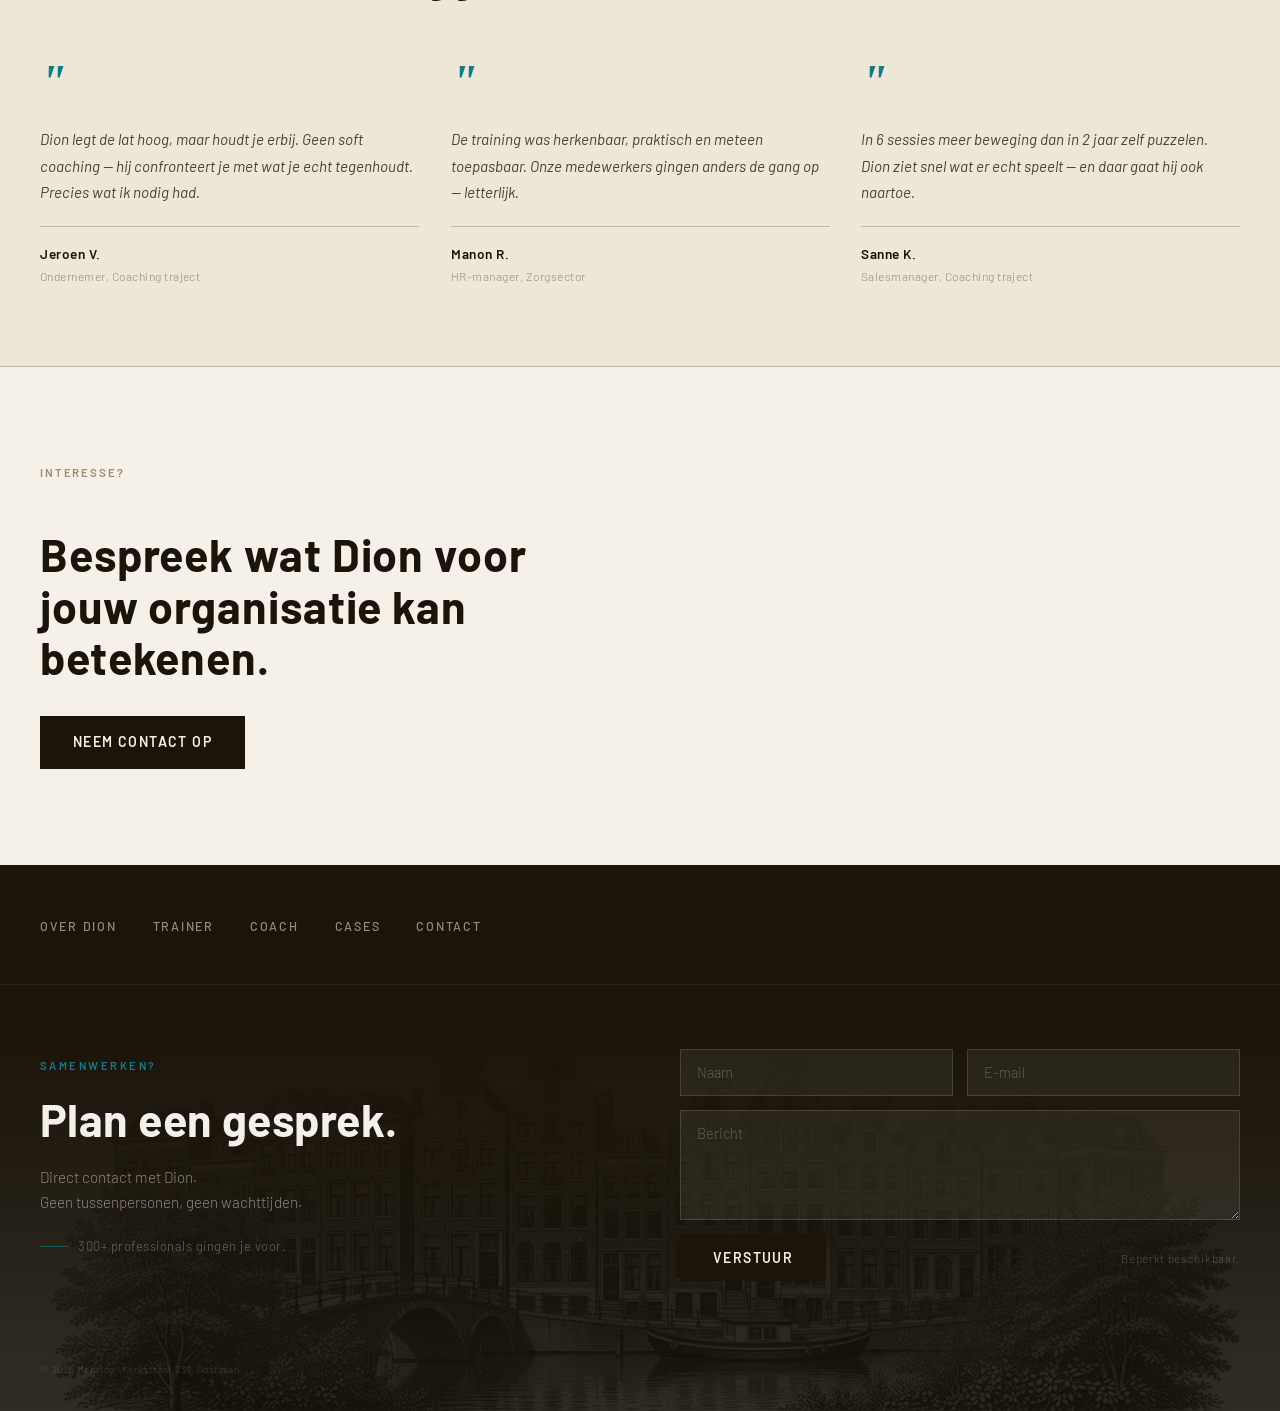
==== commit 74a65a2b: "Update Over Dion bio text; remove dead hero from cases page - over.html: replace placeholder bio wit" ====
--- a/cases.html
+++ b/cases.html
@@ -127,14 +127,6 @@
 
   <main>
 
-    <!-- HERO -->
-    <section class="page-hero page-hero--medium" style="background: var(--ink);" aria-label="Cases en referenties">
-      <div class="page-hero__content container" style="justify-content: center; align-items: flex-start; padding-top: 80px;">
-        <p class="page-hero__label">Mensinc</p>
-        <h1 class="page-hero__title">Cases &amp;<br>Referenties</h1>
-      </div>
-    </section>
-
     <!-- CASES GRID -->
     <section class="cases-grid section" aria-label="Praktijkcases">
       <div class="cases-grid__inner">
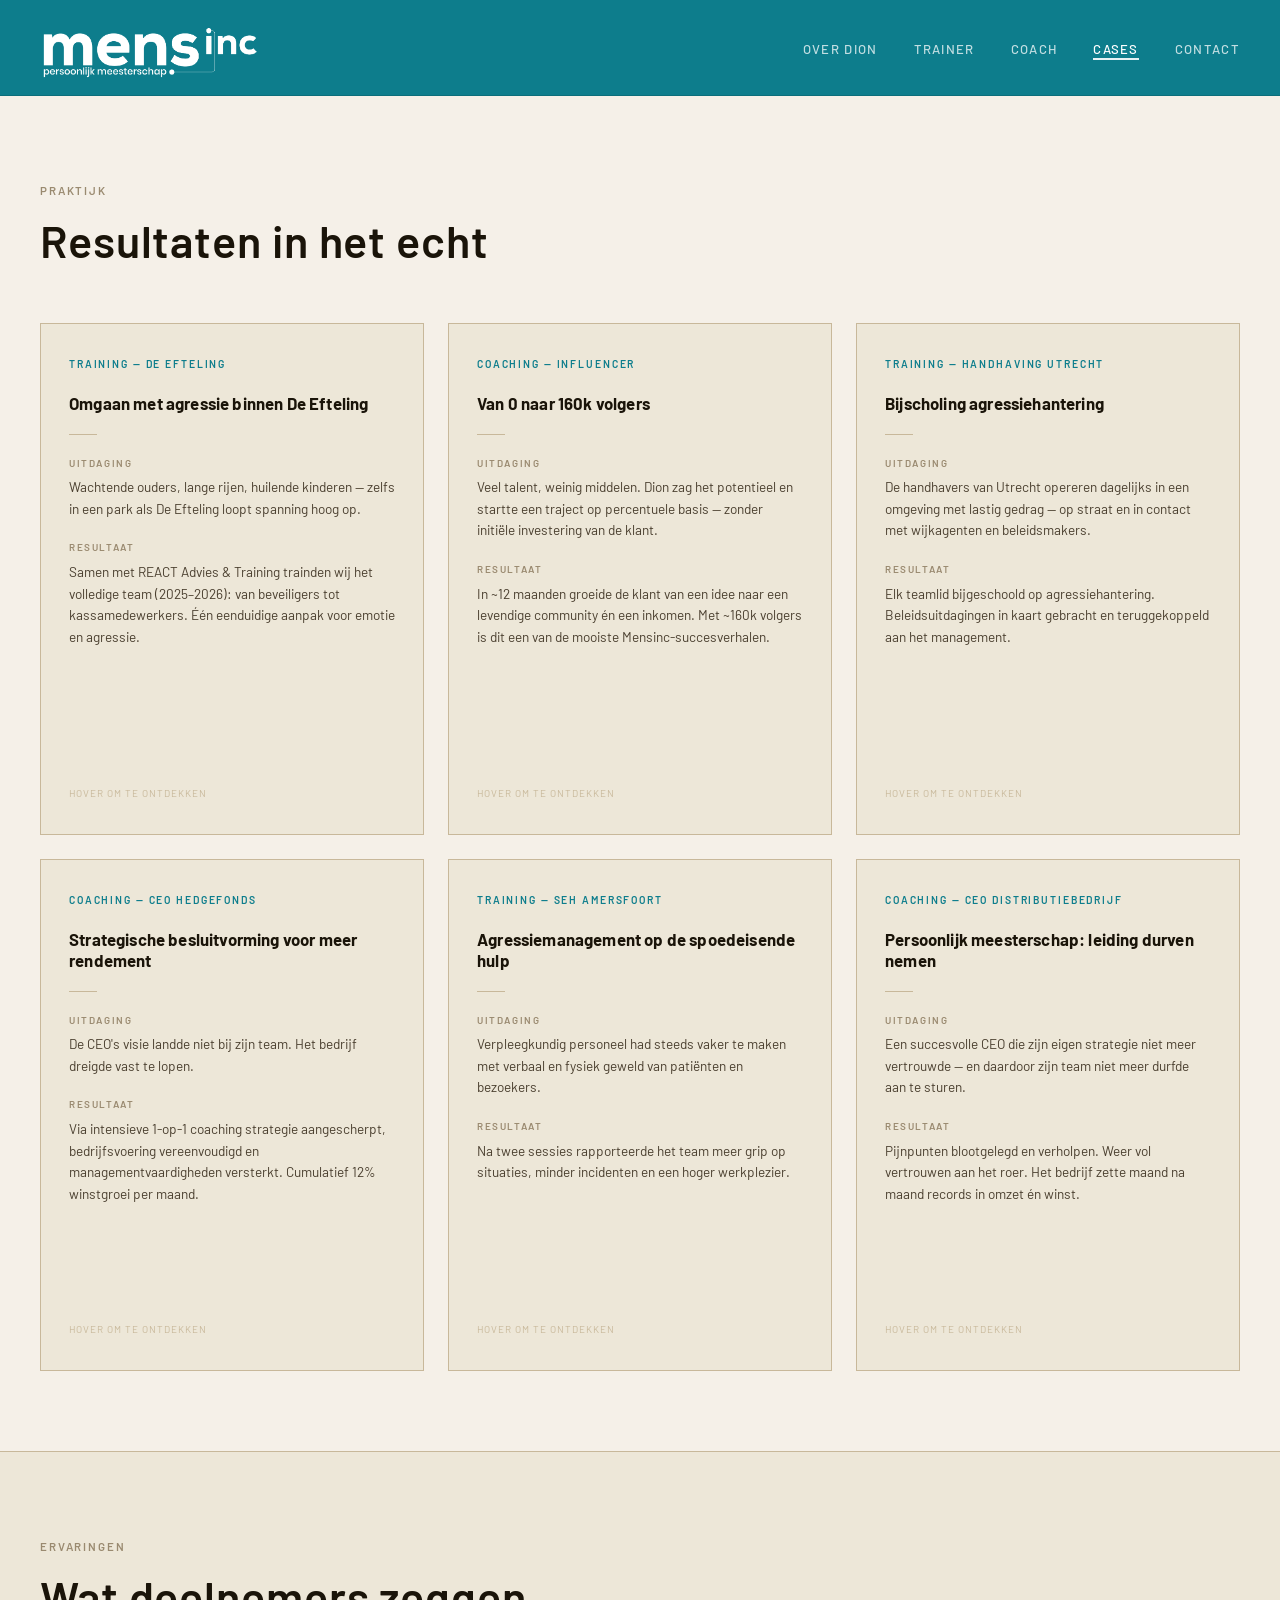
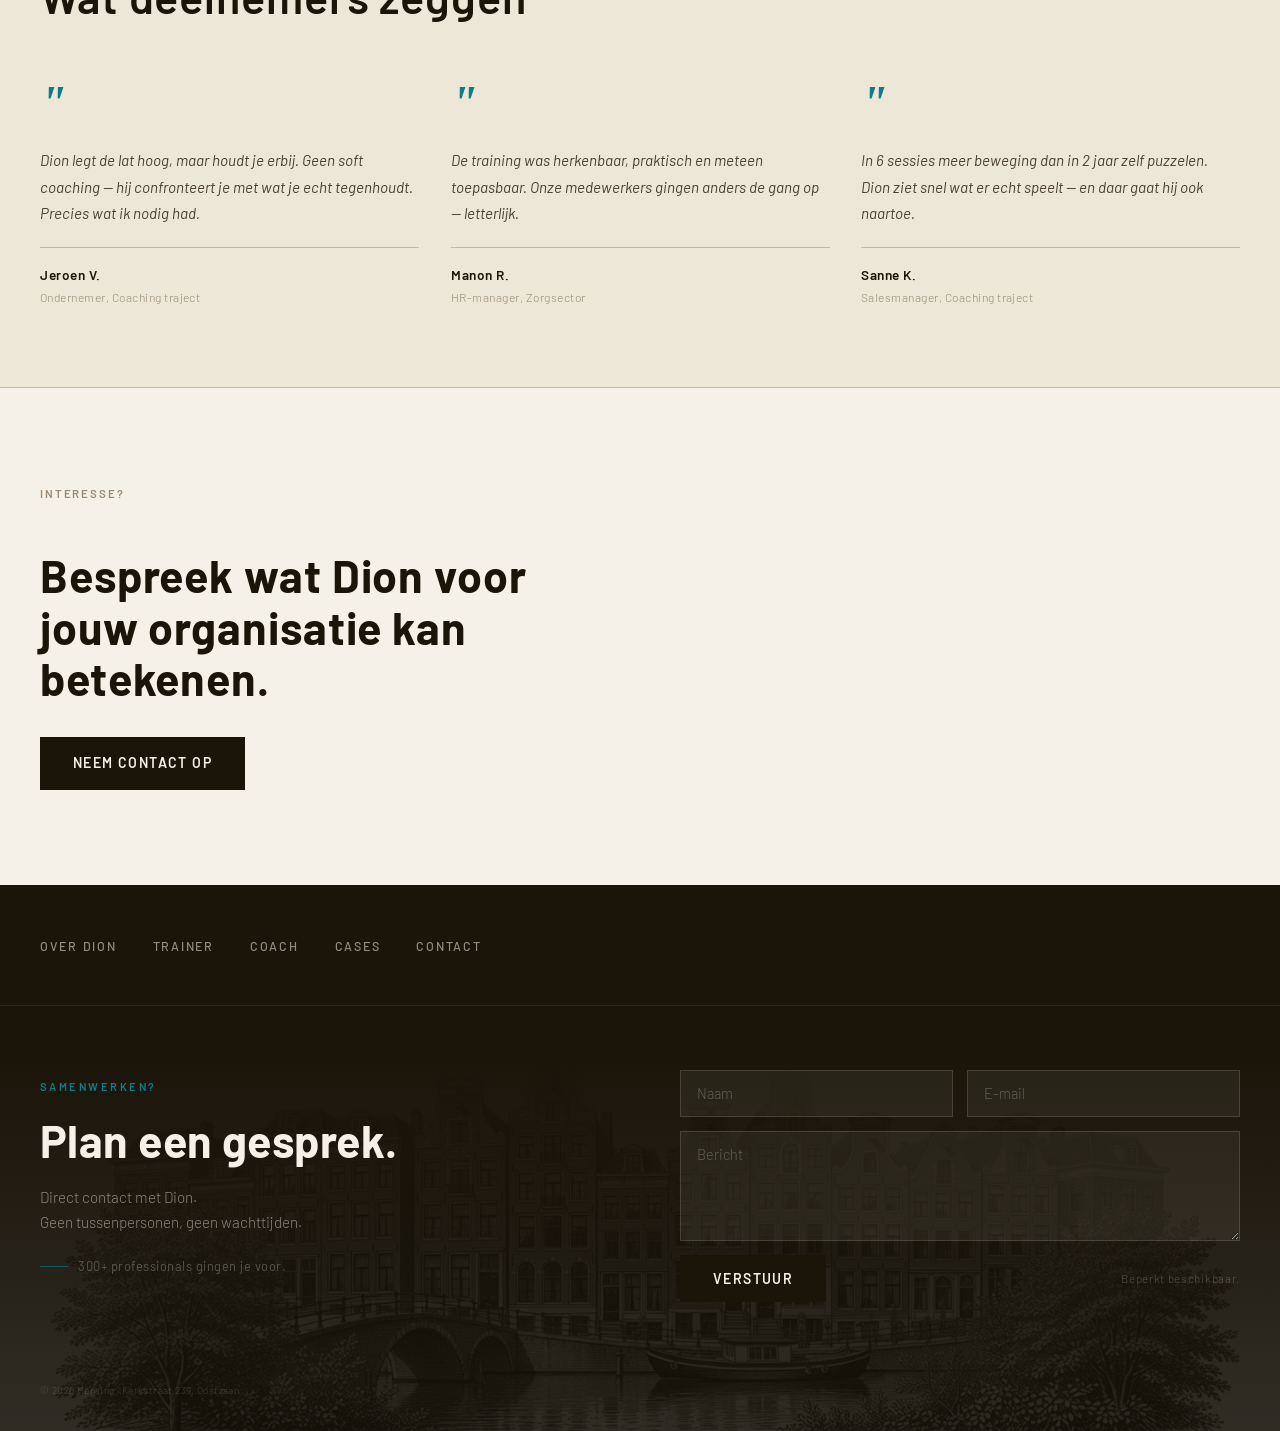
==== commit 195832a3: "Add 6 real flip cards to cases page with mobile tap support - Replace placeholder case cards with 6 " ====
--- a/cases.html
+++ b/cases.html
@@ -14,6 +14,7 @@
   <link rel="stylesheet" href="css/base.css">
   <link rel="stylesheet" href="css/nav.css">
   <link rel="stylesheet" href="css/footer.css">
+  <link rel="stylesheet" href="css/landing.css">
   <link rel="stylesheet" href="css/pages.css">
 
   <style>
@@ -26,6 +27,112 @@
     .reveal.revealed { opacity: 1; transform: translateY(0); }
     .reveal-delay-1 { transition-delay: 0.08s; }
     .reveal-delay-2 { transition-delay: 0.16s; }
+
+    /* ---- Case flip cards ---- */
+    .cases-flip-grid {
+      display: grid;
+      grid-template-columns: repeat(3, 1fr);
+      gap: 24px;
+      margin-top: 48px;
+    }
+    .case-flip {
+      aspect-ratio: 3 / 4;
+      perspective: 1200px;
+      cursor: pointer;
+    }
+    .case-flip__inner {
+      position: relative;
+      width: 100%; height: 100%;
+      transform-style: preserve-3d;
+      transition: transform 0.75s cubic-bezier(0.25, 0.46, 0.45, 0.94);
+      will-change: transform;
+    }
+    .case-flip:hover .case-flip__inner,
+    .case-flip.flipped .case-flip__inner {
+      transform: rotateY(180deg);
+    }
+    .case-flip__front,
+    .case-flip__back {
+      position: absolute;
+      inset: 0;
+      backface-visibility: hidden;
+      -webkit-backface-visibility: hidden;
+      overflow: hidden;
+    }
+    /* Front */
+    .case-flip__front {
+      background: var(--cream-dark);
+      border: 1px solid var(--ink-faint);
+      padding: 32px 28px;
+      display: flex;
+      flex-direction: column;
+      gap: 20px;
+    }
+    .case-flip__tag {
+      font-size: 0.65rem;
+      font-weight: 600;
+      letter-spacing: 0.18em;
+      text-transform: uppercase;
+      color: var(--orange);
+    }
+    .case-flip__title {
+      font-size: 1.05rem;
+      font-weight: 700;
+      color: var(--ink);
+      line-height: 1.25;
+      letter-spacing: 0.01em;
+    }
+    .case-flip__rule {
+      width: 28px; height: 1px;
+      background: var(--ink-faint);
+      flex-shrink: 0;
+    }
+    .case-flip__section-label {
+      font-size: 0.62rem;
+      font-weight: 600;
+      letter-spacing: 0.16em;
+      text-transform: uppercase;
+      color: var(--ink-light);
+      margin-bottom: 4px;
+    }
+    .case-flip__text {
+      font-size: 0.85rem;
+      color: var(--ink-mid);
+      line-height: 1.6;
+      margin: 0;
+    }
+    .case-flip__hint {
+      margin-top: auto;
+      font-size: 0.62rem;
+      font-weight: 400;
+      letter-spacing: 0.1em;
+      text-transform: uppercase;
+      color: var(--ink-faint);
+    }
+    /* Back */
+    .case-flip__back {
+      background: var(--orange);
+      transform: rotateY(180deg);
+      display: flex;
+      align-items: center;
+      justify-content: center;
+    }
+    .case-flip__back-label {
+      font-size: clamp(2rem, 4vw, 3.2rem);
+      font-weight: 700;
+      color: var(--cream);
+      letter-spacing: 0.08em;
+      text-transform: uppercase;
+    }
+
+    @media (max-width: 1024px) {
+      .cases-flip-grid { grid-template-columns: repeat(2, 1fr); }
+    }
+    @media (max-width: 600px) {
+      .cases-flip-grid { grid-template-columns: 1fr; }
+      .case-flip { aspect-ratio: 4 / 3; }
+      .case-flip:hover .case-flip__inner { transform: none; }
+    }
 
     /* Quote / testimonial block */
     .testimonials {
@@ -132,85 +239,145 @@
       <div class="cases-grid__inner">
         <div class="cases-grid__header reveal">
           <span class="label">Praktijk</span>
-          <h2>Wat anderen zeggen</h2>
+          <h2>Resultaten in het echt</h2>
         </div>
-        <div class="cases-grid__items">
-
-          <div class="case-card reveal">
-            <span class="case-card__tag">Training — Zorgsector</span>
-            <h3 class="case-card__title">Agressiemanagement op de SEH</h3>
-            <div class="case-card__challenge">
-              <span class="case-card__meta-label">Uitdaging</span>
-              <p class="case-card__meta-value">Verpleegkundig personeel ervoer toenemend verbaal en fysiek geweld van patiënten en bezoekers.</p>
-            </div>
-            <div class="case-card__result">
-              <span class="case-card__meta-label">Resultaat</span>
-              <p class="case-card__meta-value">Na een incompany traject van 3 sessies rapporteerde het team meer grip, minder escalaties en hogere werkplezier.</p>
-            </div>
-          </div>
-
-          <div class="case-card reveal reveal-delay-1">
-            <span class="case-card__tag">Coaching — Ondernemer</span>
-            <h3 class="case-card__title">Van 80k naar 160k omzet in 11 maanden</h3>
-            <div class="case-card__challenge">
-              <span class="case-card__meta-label">Uitdaging</span>
-              <p class="case-card__meta-value">Freelance consultant met veel expertise maar structurele onderpricing en moeite met verkopen.</p>
-            </div>
-            <div class="case-card__result">
-              <span class="case-card__meta-label">Resultaat</span>
-              <p class="case-card__meta-value">Dankzij positioneringscoaching, prijsstrategie en verkoopgedrag verdubbelde de omzet binnen een jaar.</p>
-            </div>
-          </div>
-
-          <div class="case-card reveal">
-            <span class="case-card__tag">Training — Overheid</span>
-            <h3 class="case-card__title">Agressietraining gemeentebalie</h3>
-            <div class="case-card__challenge">
-              <span class="case-card__meta-label">Uitdaging</span>
-              <p class="case-card__meta-value">Baliemedewerkers voelden zich onvoldoende toegerust voor agressieve klantinteracties.</p>
-            </div>
-            <div class="case-card__result">
-              <span class="case-card__meta-label">Resultaat</span>
-              <p class="case-card__meta-value">Blended trainingstraject (online + incompany) voor 35 medewerkers met meetbare verbetering in zelfvertrouwen en gedrag.</p>
-            </div>
-          </div>
-
-          <div class="case-card reveal reveal-delay-1">
-            <span class="case-card__tag">Coaching — Salesleider</span>
-            <h3 class="case-card__title">Leiderschapsontwikkeling salesmanager</h3>
-            <div class="case-card__challenge">
-              <span class="case-card__meta-label">Uitdaging</span>
-              <p class="case-card__meta-value">Ervaren salesmanager met hoge persoonlijke prestatie maar moeite om het team mee omhoog te trekken.</p>
-            </div>
-            <div class="case-card__result">
-              <span class="case-card__meta-label">Resultaat</span>
-              <p class="case-card__meta-value">Na 6 coachingsessies verbeterde teamdynamiek, nam omzet van het team met 28% toe en daalde het verzuim.</p>
-            </div>
-          </div>
-
-          <div class="case-card reveal">
-            <span class="case-card__tag">Training — Onderwijs</span>
-            <h3 class="case-card__title">Grensoverschrijdend gedrag op de werkvloer</h3>
-            <div class="case-card__challenge">
-              <span class="case-card__meta-label">Uitdaging</span>
-              <p class="case-card__meta-value">School met toename in agressief gedrag van leerlingen richting docenten en onderwijsondersteuners.</p>
-            </div>
-            <div class="case-card__result">
-              <span class="case-card__meta-label">Resultaat</span>
-              <p class="case-card__meta-value">Schoolbreed trainingsprogramma voor 60+ medewerkers met een duidelijk protocol en vertrouwen in de aanpak.</p>
-            </div>
-          </div>
-
-          <div class="case-card reveal reveal-delay-1">
-            <span class="case-card__tag">Coaching — Directeur</span>
-            <h3 class="case-card__title">Focus en beslissingsscherpte herstellen</h3>
-            <div class="case-card__challenge">
-              <span class="case-card__meta-label">Uitdaging</span>
-              <p class="case-card__meta-value">Directeur van een groeiend MKB-bedrijf ervoer overload, verloor scherpte en begon reactief te werken.</p>
-            </div>
-            <div class="case-card__result">
-              <span class="case-card__meta-label">Resultaat</span>
-              <p class="case-card__meta-value">Door 8 wekelijkse sessies herontdekte hij zijn focus, delegeerde effectiever en zette 3 strategische beslissingen door.</p>
+        <div class="cases-flip-grid">
+
+          <!-- 1: Efteling -->
+          <div class="case-flip reveal">
+            <div class="case-flip__inner">
+              <div class="case-flip__front">
+                <span class="case-flip__tag">Training — De Efteling</span>
+                <h3 class="case-flip__title">Omgaan met agressie binnen De Efteling</h3>
+                <div class="case-flip__rule"></div>
+                <div>
+                  <p class="case-flip__section-label">Uitdaging</p>
+                  <p class="case-flip__text">Wachtende ouders, lange rijen, huilende kinderen — zelfs in een park als De Efteling loopt spanning hoog op.</p>
+                </div>
+                <div>
+                  <p class="case-flip__section-label">Resultaat</p>
+                  <p class="case-flip__text">Samen met REACT Advies & Training trainden wij het volledige team (2025–2026): van beveiligers tot kassamedewerkers. Één eenduidige aanpak voor emotie en agressie.</p>
+                </div>
+                <span class="case-flip__hint">Hover om te ontdekken</span>
+              </div>
+              <div class="case-flip__back">
+                <span class="case-flip__back-label">Trainer</span>
+              </div>
+            </div>
+          </div>
+
+          <!-- 2: Influencer -->
+          <div class="case-flip reveal">
+            <div class="case-flip__inner">
+              <div class="case-flip__front">
+                <span class="case-flip__tag">Coaching — Influencer</span>
+                <h3 class="case-flip__title">Van 0 naar 160k volgers</h3>
+                <div class="case-flip__rule"></div>
+                <div>
+                  <p class="case-flip__section-label">Uitdaging</p>
+                  <p class="case-flip__text">Veel talent, weinig middelen. Dion zag het potentieel en startte een traject op percentuele basis — zonder initiële investering van de klant.</p>
+                </div>
+                <div>
+                  <p class="case-flip__section-label">Resultaat</p>
+                  <p class="case-flip__text">In ~12 maanden groeide de klant van een idee naar een levendige community én een inkomen. Met ~160k volgers is dit een van de mooiste Mensinc-succesverhalen.</p>
+                </div>
+                <span class="case-flip__hint">Hover om te ontdekken</span>
+              </div>
+              <div class="case-flip__back">
+                <span class="case-flip__back-label">Coach</span>
+              </div>
+            </div>
+          </div>
+
+          <!-- 3: Handhaving Utrecht -->
+          <div class="case-flip reveal">
+            <div class="case-flip__inner">
+              <div class="case-flip__front">
+                <span class="case-flip__tag">Training — Handhaving Utrecht</span>
+                <h3 class="case-flip__title">Bijscholing agressiehantering</h3>
+                <div class="case-flip__rule"></div>
+                <div>
+                  <p class="case-flip__section-label">Uitdaging</p>
+                  <p class="case-flip__text">De handhavers van Utrecht opereren dagelijks in een omgeving met lastig gedrag — op straat en in contact met wijkagenten en beleidsmakers.</p>
+                </div>
+                <div>
+                  <p class="case-flip__section-label">Resultaat</p>
+                  <p class="case-flip__text">Elk teamlid bijgeschoold op agressiehantering. Beleidsuitdagingen in kaart gebracht en teruggekoppeld aan het management.</p>
+                </div>
+                <span class="case-flip__hint">Hover om te ontdekken</span>
+              </div>
+              <div class="case-flip__back">
+                <span class="case-flip__back-label">Trainer</span>
+              </div>
+            </div>
+          </div>
+
+          <!-- 4: CEO Hedgefonds -->
+          <div class="case-flip reveal">
+            <div class="case-flip__inner">
+              <div class="case-flip__front">
+                <span class="case-flip__tag">Coaching — CEO Hedgefonds</span>
+                <h3 class="case-flip__title">Strategische besluitvorming voor meer rendement</h3>
+                <div class="case-flip__rule"></div>
+                <div>
+                  <p class="case-flip__section-label">Uitdaging</p>
+                  <p class="case-flip__text">De CEO's visie landde niet bij zijn team. Het bedrijf dreigde vast te lopen.</p>
+                </div>
+                <div>
+                  <p class="case-flip__section-label">Resultaat</p>
+                  <p class="case-flip__text">Via intensieve 1-op-1 coaching strategie aangescherpt, bedrijfsvoering vereenvoudigd en managementvaardigheden versterkt. Cumulatief 12% winstgroei per maand.</p>
+                </div>
+                <span class="case-flip__hint">Hover om te ontdekken</span>
+              </div>
+              <div class="case-flip__back">
+                <span class="case-flip__back-label">Coach</span>
+              </div>
+            </div>
+          </div>
+
+          <!-- 5: SEH Amersfoort -->
+          <div class="case-flip reveal">
+            <div class="case-flip__inner">
+              <div class="case-flip__front">
+                <span class="case-flip__tag">Training — SEH Amersfoort</span>
+                <h3 class="case-flip__title">Agressiemanagement op de spoedeisende hulp</h3>
+                <div class="case-flip__rule"></div>
+                <div>
+                  <p class="case-flip__section-label">Uitdaging</p>
+                  <p class="case-flip__text">Verpleegkundig personeel had steeds vaker te maken met verbaal en fysiek geweld van patiënten en bezoekers.</p>
+                </div>
+                <div>
+                  <p class="case-flip__section-label">Resultaat</p>
+                  <p class="case-flip__text">Na twee sessies rapporteerde het team meer grip op situaties, minder incidenten en een hoger werkplezier.</p>
+                </div>
+                <span class="case-flip__hint">Hover om te ontdekken</span>
+              </div>
+              <div class="case-flip__back">
+                <span class="case-flip__back-label">Trainer</span>
+              </div>
+            </div>
+          </div>
+
+          <!-- 6: CEO Distributiebedrijf -->
+          <div class="case-flip reveal">
+            <div class="case-flip__inner">
+              <div class="case-flip__front">
+                <span class="case-flip__tag">Coaching — CEO Distributiebedrijf</span>
+                <h3 class="case-flip__title">Persoonlijk meesterschap: leiding durven nemen</h3>
+                <div class="case-flip__rule"></div>
+                <div>
+                  <p class="case-flip__section-label">Uitdaging</p>
+                  <p class="case-flip__text">Een succesvolle CEO die zijn eigen strategie niet meer vertrouwde — en daardoor zijn team niet meer durfde aan te sturen.</p>
+                </div>
+                <div>
+                  <p class="case-flip__section-label">Resultaat</p>
+                  <p class="case-flip__text">Pijnpunten blootgelegd en verholpen. Weer vol vertrouwen aan het roer. Het bedrijf zette maand na maand records in omzet én winst.</p>
+                </div>
+                <span class="case-flip__hint">Hover om te ontdekken</span>
+              </div>
+              <div class="case-flip__back">
+                <span class="case-flip__back-label">Coach</span>
+              </div>
             </div>
           </div>
 
@@ -305,5 +472,24 @@
 
   <script src="js/transitions.js"></script>
   <script src="js/main.js"></script>
+  <script>
+    (function () {
+      // Touch: tap to flip case cards
+      var isTouchDevice = ('ontouchstart' in window) || (navigator.maxTouchPoints > 0);
+
+      if (isTouchDevice) {
+        // Update hint text for touch
+        document.querySelectorAll('.case-flip__hint').forEach(function (el) {
+          el.textContent = 'Tik om te ontdekken';
+        });
+
+        document.querySelectorAll('.case-flip').forEach(function (card) {
+          card.addEventListener('click', function () {
+            card.classList.toggle('flipped');
+          });
+        });
+      }
+    })();
+  </script>
 </body>
 </html>
--- a/css/landing.css
+++ b/css/landing.css
@@ -0,0 +1,434 @@
+/* =========================================================
+   LANDING.CSS — index.html flip-card layout
+   ========================================================= */
+
+/* Full viewport landing stage */
+.landing {
+  min-height: calc(100vh - var(--nav-height));
+  display: flex;
+  align-items: center;
+  justify-content: center;
+  padding: 32px 40px;
+  position: relative;
+}
+
+/* Subtle engraving crosshatch background texture */
+.landing::before {
+  content: '';
+  position: absolute;
+  inset: 0;
+  background-image:
+    repeating-linear-gradient(
+      0deg,
+      transparent,
+      transparent 28px,
+      rgba(26, 20, 9, 0.025) 28px,
+      rgba(26, 20, 9, 0.025) 29px
+    );
+  pointer-events: none;
+  z-index: 0;
+}
+
+.landing__inner {
+  position: relative;
+  z-index: 1;
+  width: 100%;
+  max-width: var(--max-width);
+  display: flex;
+  justify-content: center;
+  align-items: center;
+}
+
+/* Card row */
+.landing__cards {
+  display: flex;
+  gap: 32px;
+  width: 100%;
+  justify-content: center;
+  align-items: center;
+}
+
+/* ---- Flip Card Component ---- */
+.card-container {
+  flex: 1;
+  /* Square cards — width drives height via aspect-ratio */
+  max-width: min(calc(50vw - 64px), 660px);
+  aspect-ratio: 1 / 1;
+  perspective: 1400px;
+  cursor: pointer;
+}
+
+.card-inner {
+  position: relative;
+  width: 100%;
+  height: 100%;
+  transform-style: preserve-3d;
+  transition: transform 0.65s cubic-bezier(0.4, 0, 0.2, 1);
+  will-change: transform;
+}
+
+/* Hover triggers flip */
+.card-container:hover .card-inner {
+  transform: rotateY(180deg);
+}
+
+/* Touch devices: tap to flip */
+.card-container.flipped .card-inner {
+  transform: rotateY(180deg);
+}
+
+.card-front,
+.card-back {
+  position: absolute;
+  inset: 0;
+  backface-visibility: hidden;
+  -webkit-backface-visibility: hidden;
+  overflow: hidden;
+}
+
+/* ----- Card Front ----- */
+.card-front {
+  background: var(--cream-dark);
+  border: 1px solid var(--ink-faint);
+}
+
+.card-front__image {
+  position: absolute;
+  inset: 0;
+  width: 100%;
+  height: 100%;
+  object-fit: cover;
+  filter: grayscale(100%) contrast(1.08);
+  transition: transform 0.5s var(--ease-smooth);
+  will-change: transform;
+}
+
+.card-container:hover .card-front__image {
+  transform: scale(1.025);
+}
+
+/* Dark gradient overlay at bottom */
+.card-front__overlay {
+  position: absolute;
+  bottom: 0;
+  left: 0;
+  right: 0;
+  height: 45%;
+  background: linear-gradient(
+    to top,
+    rgba(26, 20, 9, 0.85) 0%,
+    rgba(26, 20, 9, 0.4) 60%,
+    transparent 100%
+  );
+}
+
+.card-front__label {
+  position: absolute;
+  bottom: 28px;
+  left: 28px;
+  right: 28px;
+  color: var(--cream);
+  z-index: 2;
+}
+
+.card-front__role {
+  display: block;
+  font-size: 0.72rem;
+  font-weight: 400;
+  letter-spacing: 0.2em;
+  text-transform: uppercase;
+  color: rgba(245, 240, 232, 0.7);
+  margin-bottom: 6px;
+}
+
+.card-front__name {
+  display: block;
+  font-size: clamp(1.4rem, 2.8vw, 2rem);
+  font-weight: 700;
+  letter-spacing: 0.04em;
+  text-transform: uppercase;
+  line-height: 1.1;
+  color: var(--cream);
+}
+
+/* ----- Card Back ----- */
+.card-back {
+  background: var(--orange);
+  border: 1px solid var(--orange);
+  transform: rotateY(180deg);
+  display: flex;
+  flex-direction: column;
+  justify-content: space-between;
+  padding: 36px 32px;
+  color: var(--card-text);
+}
+
+.card-back__top {
+  display: flex;
+  flex-direction: column;
+  gap: 22px;
+}
+
+.card-back__role {
+  font-size: 0.68rem;
+  font-weight: 600;
+  letter-spacing: 0.2em;
+  text-transform: uppercase;
+  color: rgba(245, 240, 232, 0.4);
+}
+
+.card-back__title {
+  font-size: clamp(1.25rem, 2.2vw, 1.65rem);
+  font-weight: 700;
+  letter-spacing: 0.01em;
+  text-transform: uppercase;
+  color: var(--cream);
+  line-height: 1.15;
+}
+
+.card-back__rule {
+  width: 36px;
+  height: 1px;
+  background: rgba(245, 240, 232, 0.25);
+}
+
+.card-back__list {
+  display: flex;
+  flex-direction: column;
+  gap: 14px;
+  list-style: none;
+}
+
+.card-back__list li {
+  display: flex;
+  align-items: flex-start;
+  gap: 12px;
+  font-size: 1rem;
+  font-weight: 400;
+  color: rgba(245, 240, 232, 0.88);
+  line-height: 1.4;
+}
+
+.card-back__list li strong {
+  font-weight: 700;
+  color: var(--cream);
+}
+
+.card-back__list li::before {
+  content: '—';
+  font-size: 0.9rem;
+  color: rgba(245, 240, 232, 0.3);
+  flex-shrink: 0;
+  margin-top: 2px;
+}
+
+/* Client logos row below list */
+.card-back__logos {
+  display: flex;
+  align-items: center;
+  gap: 16px;
+  flex-wrap: wrap;
+  padding-top: 4px;
+}
+
+.card-back__logos img {
+  height: 26px;
+  width: auto;
+  max-width: 72px;
+  object-fit: contain;
+  filter: invert(1) brightness(10);
+  opacity: 0.75;
+  display: block;
+  transition: opacity 0.2s var(--ease-smooth);
+}
+
+.card-back__logos img:hover {
+  opacity: 1;
+}
+
+/* Client logos */
+.card-back__clients {
+  display: flex;
+  flex-direction: column;
+  gap: 8px;
+  margin-top: 4px;
+}
+
+.card-back__clients-label {
+  font-size: 0.62rem;
+  font-weight: 400;
+  letter-spacing: 0.14em;
+  text-transform: uppercase;
+  color: rgba(245, 240, 232, 0.28);
+}
+
+.card-back__logos {
+  display: flex;
+  align-items: center;
+  gap: 18px;
+  flex-wrap: wrap;
+}
+
+.card-back__logos img {
+  height: 26px;
+  width: auto;
+  max-width: 72px;
+  object-fit: contain;
+  filter: grayscale(1) contrast(3);
+  mix-blend-mode: screen;
+  opacity: 0.5;
+  display: block;
+  transition: opacity 0.2s var(--ease-smooth);
+}
+
+.card-back__logos img:hover {
+  opacity: 0.8;
+}
+
+/* CTA */
+.card-back__cta {
+  display: flex;
+  align-items: center;
+  gap: 10px;
+  font-size: 0.78rem;
+  font-weight: 600;
+  letter-spacing: 0.12em;
+  text-transform: uppercase;
+  color: rgba(245, 240, 232, 0.5);
+  text-decoration: none;
+  transition: color 0.2s var(--ease-smooth), gap 0.2s var(--ease-smooth);
+  will-change: color, gap;
+}
+
+.card-back__cta:hover { color: var(--cream); gap: 16px; }
+.card-back__cta::after { content: '→'; font-size: 1rem; }
+
+
+/* =========================================================
+   QUOTE REEL — rotating testimonials below cards
+   ========================================================= */
+.quote-reel {
+  border-top: 1px solid var(--ink-faint);
+  border-bottom: 1px solid var(--ink-faint);
+  background: var(--cream-dark);
+  overflow: hidden;
+  perspective: 700px;
+}
+
+.quote-reel__track {
+  position: relative;
+  height: 80px;
+  max-width: var(--max-width);
+  margin: 0 auto;
+  padding: 0 40px;
+}
+
+.quote-reel__item {
+  position: absolute;
+  inset: 0;
+  padding: 0 40px;
+  display: flex;
+  align-items: center;
+  justify-content: space-between;
+  gap: 40px;
+  opacity: 0;
+  transform: rotateX(55deg);
+  transform-origin: center bottom;
+  transition: transform 0.45s cubic-bezier(0.4, 0, 0.2, 1), opacity 0.35s ease;
+  backface-visibility: hidden;
+  pointer-events: none;
+}
+
+.quote-reel__item.active {
+  opacity: 1;
+  transform: rotateX(0deg);
+  pointer-events: auto;
+}
+
+.quote-reel__item.exit {
+  opacity: 0;
+  transform: rotateX(-55deg);
+  transform-origin: center top;
+}
+
+.quote-reel__text {
+  font-size: 0.9rem;
+  font-style: italic;
+  font-weight: 300;
+  color: var(--ink-mid);
+  line-height: 1.5;
+  flex: 1;
+  white-space: nowrap;
+  overflow: hidden;
+  text-overflow: ellipsis;
+}
+
+.quote-reel__author {
+  font-size: 0.72rem;
+  font-weight: 500;
+  letter-spacing: 0.08em;
+  color: var(--ink-light);
+  white-space: nowrap;
+  flex-shrink: 0;
+}
+
+@media (max-width: 768px) {
+  .quote-reel__track { height: auto; min-height: 80px; }
+  .quote-reel__item {
+    flex-direction: column;
+    align-items: flex-start;
+    gap: 4px;
+    padding: 16px 24px;
+    position: relative;
+    inset: unset;
+  }
+  .quote-reel__item { display: none; }
+  .quote-reel__item.active { display: flex; }
+  .quote-reel__text { white-space: normal; font-size: 0.82rem; }
+}
+
+/* ----- Responsive ----- */
+@media (max-width: 768px) {
+  .landing {
+    min-height: unset;
+    padding: 32px 20px 40px;
+    align-items: flex-start;
+  }
+
+  .landing__cards {
+    flex-direction: column;
+    align-items: center;
+    gap: 20px;
+  }
+
+  .card-container {
+    width: 100%;
+    max-width: 440px;
+    aspect-ratio: 3 / 4;
+    touch-action: pan-y; /* always allow vertical scroll */
+  }
+
+  /* No flip at all on touch devices */
+  .card-container:hover .card-inner,
+  .card-container.flipped .card-inner {
+    transform: none !important;
+  }
+
+  .card-back {
+    display: none;
+  }
+
+  .card-front__image {
+    transform: none !important;
+  }
+}
+
+@media (max-width: 480px) {
+  .card-back {
+    padding: 28px 24px;
+  }
+  .card-front__label {
+    left: 20px;
+    bottom: 20px;
+  }
+}
--- a/css/pages.css
+++ b/css/pages.css
@@ -8,6 +8,7 @@
   position: relative;
   overflow: hidden;
   background: var(--ink);
+  margin-top: calc(-1 * var(--nav-height));
 }
 
 .page-hero--tall {
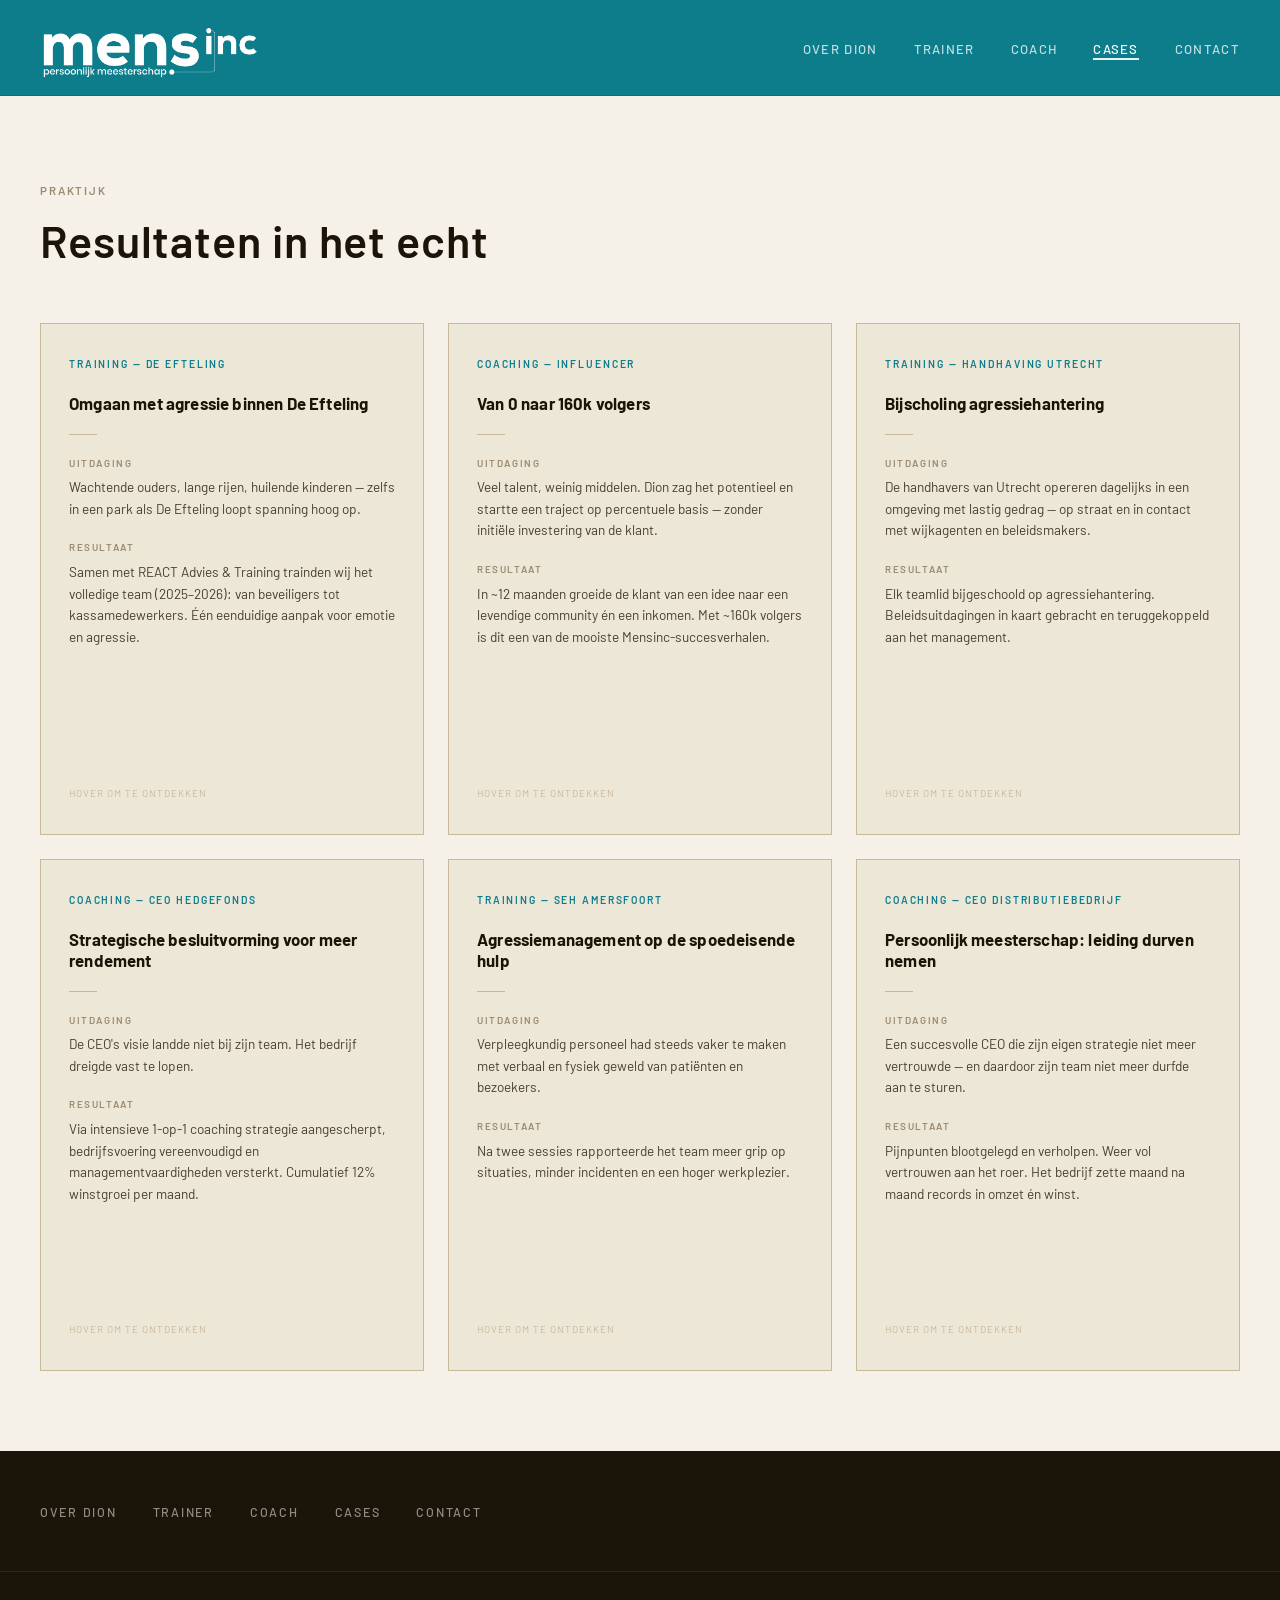
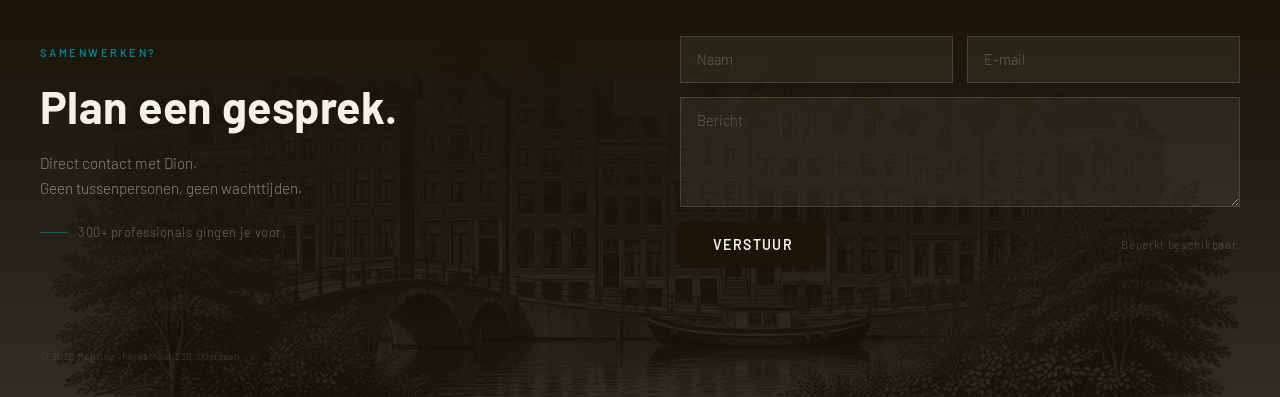
==== commit 46a1c5e9: "Remove testimonials and CTA sections from cases page Co-Authored-By: Claude Sonnet 4.6 <noreply@anth" ====
--- a/cases.html
+++ b/cases.html
@@ -385,54 +385,6 @@
       </div>
     </section>
 
-    <!-- TESTIMONIALS -->
-    <section class="testimonials" aria-label="Ervaringen">
-      <div class="testimonials__inner">
-        <div class="testimonials__header reveal">
-          <span class="label">Ervaringen</span>
-          <h2>Wat deelnemers zeggen</h2>
-        </div>
-        <div class="testimonials__grid">
-
-          <div class="testimonial reveal">
-            <span class="testimonial__quote-mark">"</span>
-            <p class="testimonial__text">Dion legt de lat hoog, maar houdt je erbij. Geen soft coaching — hij confronteert je met wat je echt tegenhoudt. Precies wat ik nodig had.</p>
-            <div class="testimonial__author">
-              <span class="testimonial__name">Jeroen V.</span>
-              <span class="testimonial__role">Ondernemer, Coaching traject</span>
-            </div>
-          </div>
-
-          <div class="testimonial reveal reveal-delay-1">
-            <span class="testimonial__quote-mark">"</span>
-            <p class="testimonial__text">De training was herkenbaar, praktisch en meteen toepasbaar. Onze medewerkers gingen anders de gang op — letterlijk.</p>
-            <div class="testimonial__author">
-              <span class="testimonial__name">Manon R.</span>
-              <span class="testimonial__role">HR-manager, Zorgsector</span>
-            </div>
-          </div>
-
-          <div class="testimonial reveal reveal-delay-2">
-            <span class="testimonial__quote-mark">"</span>
-            <p class="testimonial__text">In 6 sessies meer beweging dan in 2 jaar zelf puzzelen. Dion ziet snel wat er echt speelt — en daar gaat hij ook naartoe.</p>
-            <div class="testimonial__author">
-              <span class="testimonial__name">Sanne K.</span>
-              <span class="testimonial__role">Salesmanager, Coaching traject</span>
-            </div>
-          </div>
-
-        </div>
-      </div>
-    </section>
-
-    <!-- CTA -->
-    <section class="page-cta" aria-label="Contact">
-      <div class="page-cta__inner">
-        <span class="label reveal">Interesse?</span>
-        <h2 class="page-cta__title reveal">Bespreek wat Dion voor jouw organisatie kan betekenen.</h2>
-        <a class="btn btn--filled reveal" href="contact.html">Neem contact op</a>
-      </div>
-    </section>
 
   </main>
 
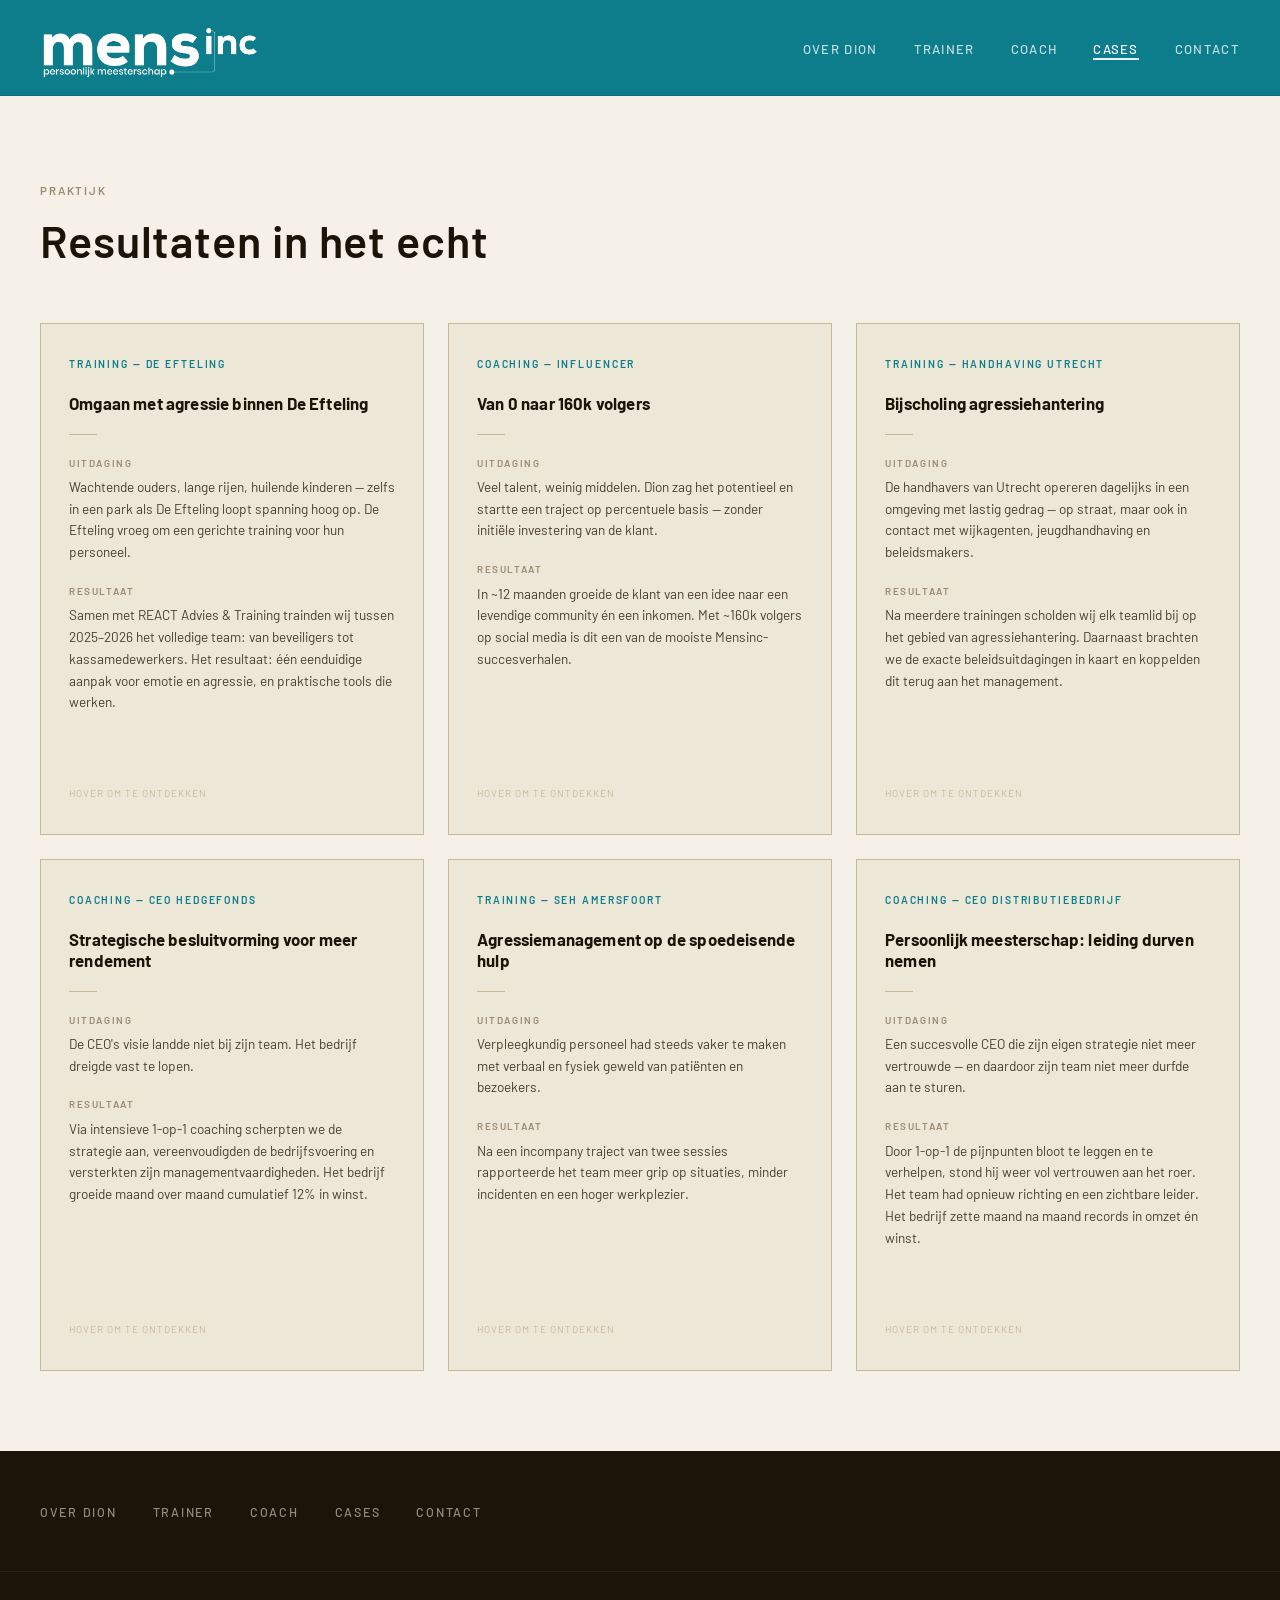
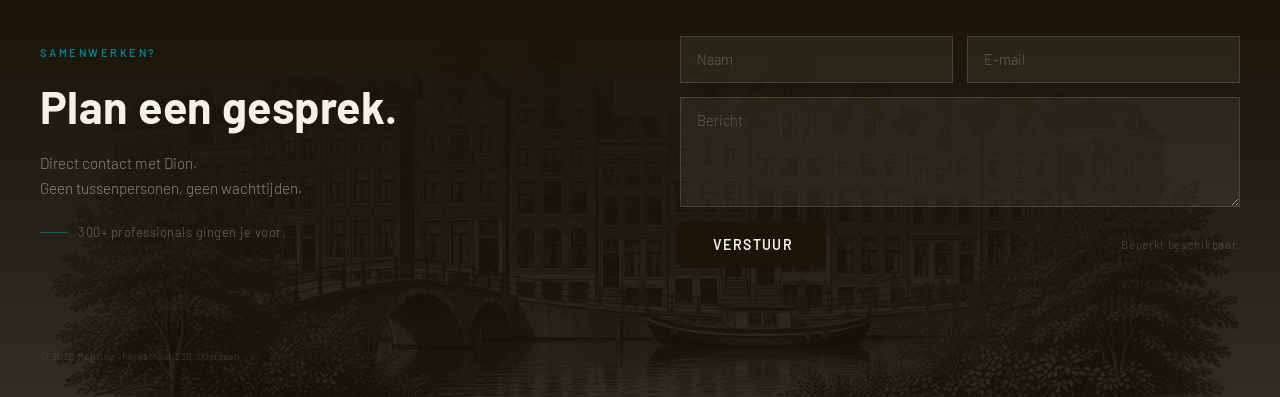
==== commit 5460d663: "Update case cards with exact user-provided text Co-Authored-By: Claude Sonnet 4.6 <noreply@anthropic" ====
--- a/cases.html
+++ b/cases.html
@@ -130,8 +130,15 @@
     }
     @media (max-width: 600px) {
       .cases-flip-grid { grid-template-columns: 1fr; }
-      .case-flip { aspect-ratio: 4 / 3; }
+      .case-flip {
+        aspect-ratio: unset;
+        min-height: 500px;
+      }
       .case-flip:hover .case-flip__inner { transform: none; }
+      /* Smooth spring flip for mobile */
+      .case-flip .case-flip__inner {
+        transition: transform 0.95s cubic-bezier(0.34, 1.04, 0.64, 1);
+      }
     }
 
     /* Quote / testimonial block */
@@ -252,11 +259,11 @@
                 <div class="case-flip__rule"></div>
                 <div>
                   <p class="case-flip__section-label">Uitdaging</p>
-                  <p class="case-flip__text">Wachtende ouders, lange rijen, huilende kinderen — zelfs in een park als De Efteling loopt spanning hoog op.</p>
-                </div>
-                <div>
-                  <p class="case-flip__section-label">Resultaat</p>
-                  <p class="case-flip__text">Samen met REACT Advies & Training trainden wij het volledige team (2025–2026): van beveiligers tot kassamedewerkers. Één eenduidige aanpak voor emotie en agressie.</p>
+                  <p class="case-flip__text">Wachtende ouders, lange rijen, huilende kinderen — zelfs in een park als De Efteling loopt spanning hoog op. De Efteling vroeg om een gerichte training voor hun personeel.</p>
+                </div>
+                <div>
+                  <p class="case-flip__section-label">Resultaat</p>
+                  <p class="case-flip__text">Samen met REACT Advies &amp; Training trainden wij tussen 2025–2026 het volledige team: van beveiligers tot kassamedewerkers. Het resultaat: één eenduidige aanpak voor emotie en agressie, en praktische tools die werken.</p>
                 </div>
                 <span class="case-flip__hint">Hover om te ontdekken</span>
               </div>
@@ -279,7 +286,7 @@
                 </div>
                 <div>
                   <p class="case-flip__section-label">Resultaat</p>
-                  <p class="case-flip__text">In ~12 maanden groeide de klant van een idee naar een levendige community én een inkomen. Met ~160k volgers is dit een van de mooiste Mensinc-succesverhalen.</p>
+                  <p class="case-flip__text">In ~12 maanden groeide de klant van een idee naar een levendige community én een inkomen. Met ~160k volgers op social media is dit een van de mooiste Mensinc-succesverhalen.</p>
                 </div>
                 <span class="case-flip__hint">Hover om te ontdekken</span>
               </div>
@@ -298,11 +305,11 @@
                 <div class="case-flip__rule"></div>
                 <div>
                   <p class="case-flip__section-label">Uitdaging</p>
-                  <p class="case-flip__text">De handhavers van Utrecht opereren dagelijks in een omgeving met lastig gedrag — op straat en in contact met wijkagenten en beleidsmakers.</p>
-                </div>
-                <div>
-                  <p class="case-flip__section-label">Resultaat</p>
-                  <p class="case-flip__text">Elk teamlid bijgeschoold op agressiehantering. Beleidsuitdagingen in kaart gebracht en teruggekoppeld aan het management.</p>
+                  <p class="case-flip__text">De handhavers van Utrecht opereren dagelijks in een omgeving met lastig gedrag — op straat, maar ook in contact met wijkagenten, jeugdhandhaving en beleidsmakers.</p>
+                </div>
+                <div>
+                  <p class="case-flip__section-label">Resultaat</p>
+                  <p class="case-flip__text">Na meerdere trainingen scholden wij elk teamlid bij op het gebied van agressiehantering. Daarnaast brachten we de exacte beleidsuitdagingen in kaart en koppelden dit terug aan het management.</p>
                 </div>
                 <span class="case-flip__hint">Hover om te ontdekken</span>
               </div>
@@ -325,7 +332,7 @@
                 </div>
                 <div>
                   <p class="case-flip__section-label">Resultaat</p>
-                  <p class="case-flip__text">Via intensieve 1-op-1 coaching strategie aangescherpt, bedrijfsvoering vereenvoudigd en managementvaardigheden versterkt. Cumulatief 12% winstgroei per maand.</p>
+                  <p class="case-flip__text">Via intensieve 1-op-1 coaching scherpten we de strategie aan, vereenvoudigden de bedrijfsvoering en versterkten zijn managementvaardigheden. Het bedrijf groeide maand over maand cumulatief 12% in winst.</p>
                 </div>
                 <span class="case-flip__hint">Hover om te ontdekken</span>
               </div>
@@ -348,7 +355,7 @@
                 </div>
                 <div>
                   <p class="case-flip__section-label">Resultaat</p>
-                  <p class="case-flip__text">Na twee sessies rapporteerde het team meer grip op situaties, minder incidenten en een hoger werkplezier.</p>
+                  <p class="case-flip__text">Na een incompany traject van twee sessies rapporteerde het team meer grip op situaties, minder incidenten en een hoger werkplezier.</p>
                 </div>
                 <span class="case-flip__hint">Hover om te ontdekken</span>
               </div>
@@ -371,7 +378,7 @@
                 </div>
                 <div>
                   <p class="case-flip__section-label">Resultaat</p>
-                  <p class="case-flip__text">Pijnpunten blootgelegd en verholpen. Weer vol vertrouwen aan het roer. Het bedrijf zette maand na maand records in omzet én winst.</p>
+                  <p class="case-flip__text">Door 1-op-1 de pijnpunten bloot te leggen en te verhelpen, stond hij weer vol vertrouwen aan het roer. Het team had opnieuw richting en een zichtbare leider. Het bedrijf zette maand na maand records in omzet én winst.</p>
                 </div>
                 <span class="case-flip__hint">Hover om te ontdekken</span>
               </div>
@@ -426,19 +433,39 @@
   <script src="js/main.js"></script>
   <script>
     (function () {
-      // Touch: tap to flip case cards
       var isTouchDevice = ('ontouchstart' in window) || (navigator.maxTouchPoints > 0);
-
-      if (isTouchDevice) {
-        // Update hint text for touch
-        document.querySelectorAll('.case-flip__hint').forEach(function (el) {
-          el.textContent = 'Tik om te ontdekken';
+      if (!isTouchDevice) return;
+
+      var cards = document.querySelectorAll('.case-flip');
+
+      // Update hint: front shows "Tik om terug te draaien" (visible after user taps to see details)
+      cards.forEach(function (card) {
+        var hint = card.querySelector('.case-flip__hint');
+        if (hint) hint.textContent = 'Tik om terug te draaien';
+      });
+
+      // Tap toggles flip
+      cards.forEach(function (card) {
+        card.addEventListener('click', function () {
+          card.classList.toggle('flipped');
         });
-
-        document.querySelectorAll('.case-flip').forEach(function (card) {
-          card.addEventListener('click', function () {
-            card.classList.toggle('flipped');
+      });
+
+      // Auto-flip to back when card enters viewport (once per card)
+      if ('IntersectionObserver' in window) {
+        var observer = new IntersectionObserver(function (entries) {
+          entries.forEach(function (entry) {
+            if (entry.isIntersecting && !entry.target.dataset.autoFlipped) {
+              entry.target.dataset.autoFlipped = '1';
+              setTimeout(function () {
+                entry.target.classList.add('flipped');
+              }, 420);
+            }
           });
+        }, { threshold: 0.45 });
+
+        cards.forEach(function (card) {
+          observer.observe(card);
         });
       }
     })();
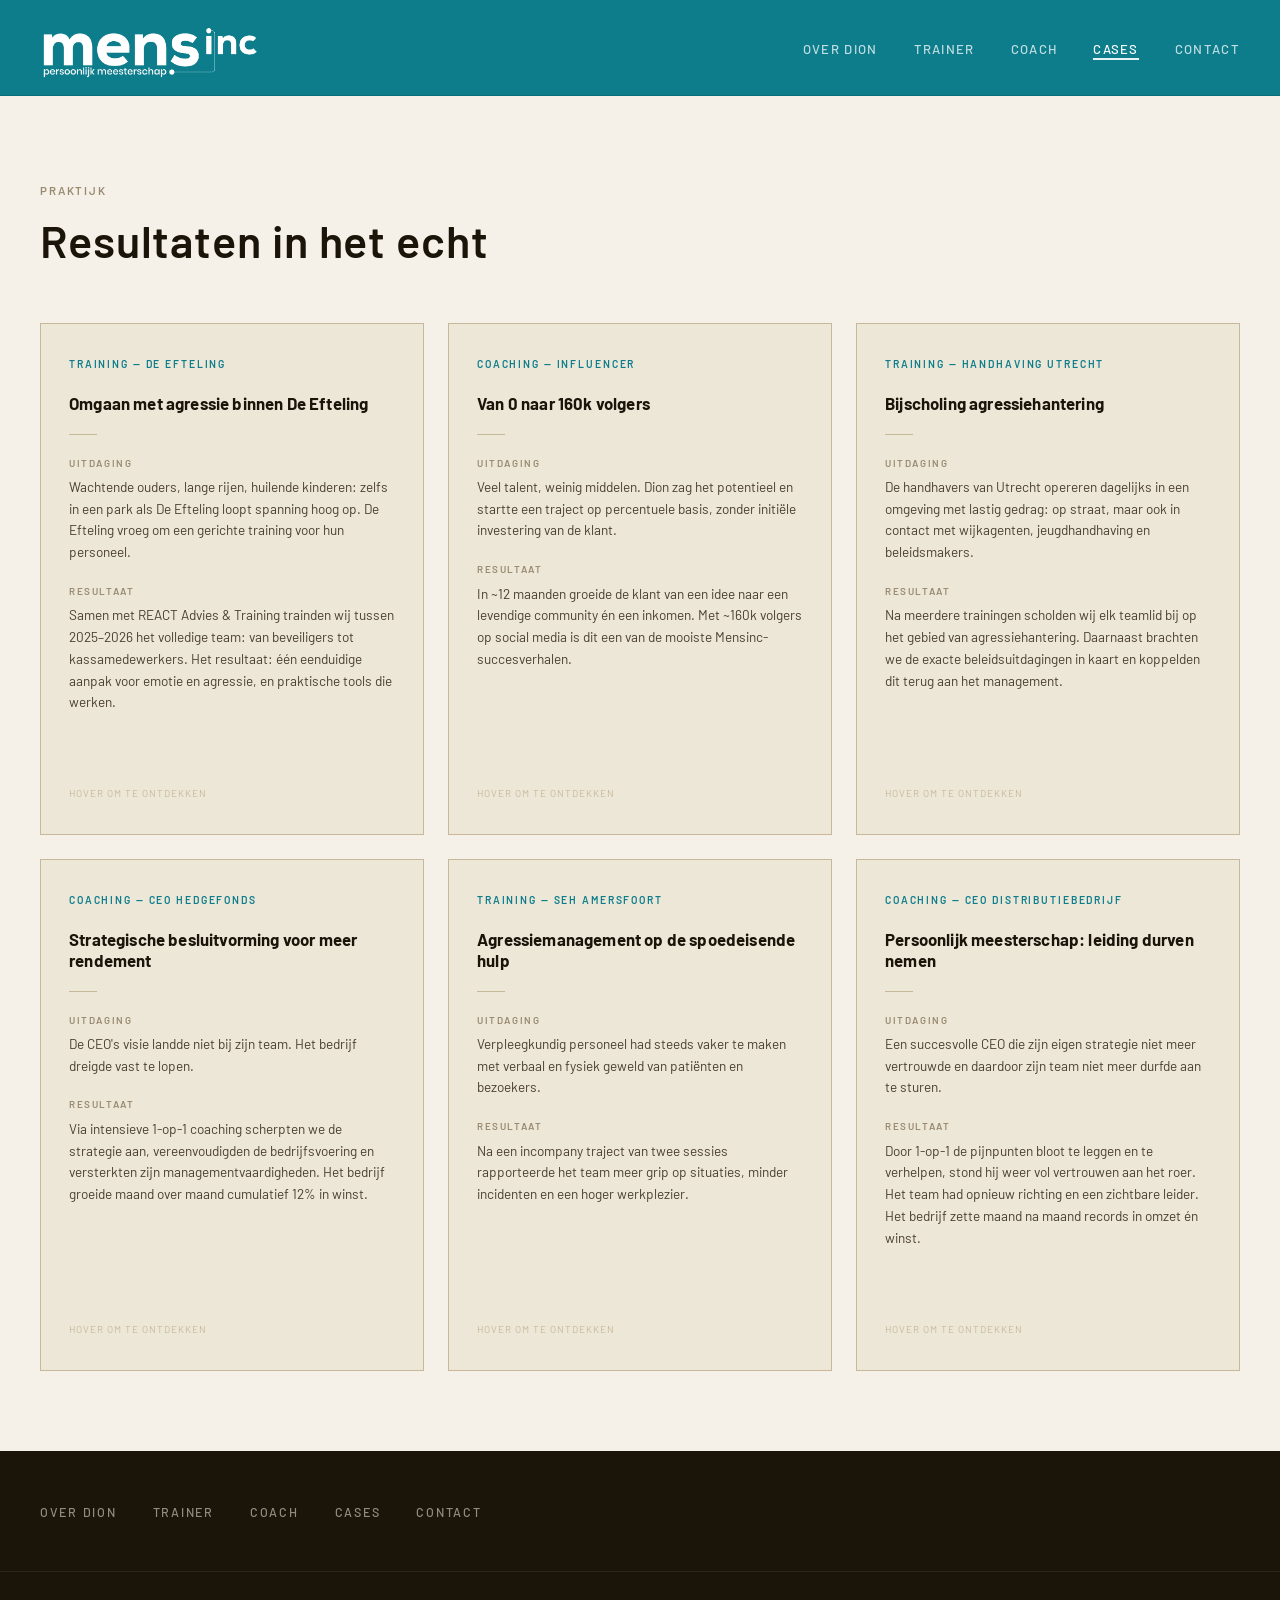
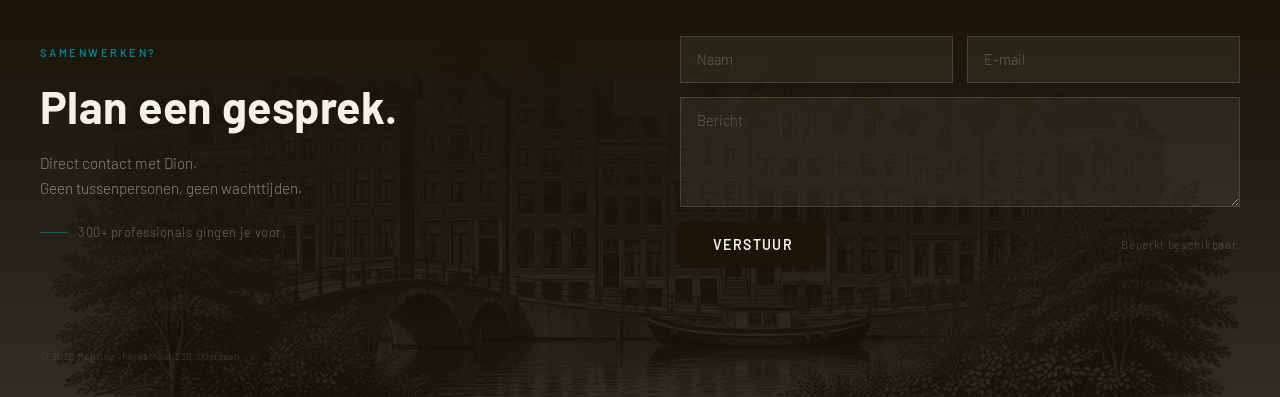
==== commit 0ef92926: "Remove em-dashes from case card body text Co-Authored-By: Claude Sonnet 4.6 <noreply@anthropic.com>" ====
--- a/cases.html
+++ b/cases.html
@@ -259,7 +259,7 @@
                 <div class="case-flip__rule"></div>
                 <div>
                   <p class="case-flip__section-label">Uitdaging</p>
-                  <p class="case-flip__text">Wachtende ouders, lange rijen, huilende kinderen — zelfs in een park als De Efteling loopt spanning hoog op. De Efteling vroeg om een gerichte training voor hun personeel.</p>
+                  <p class="case-flip__text">Wachtende ouders, lange rijen, huilende kinderen: zelfs in een park als De Efteling loopt spanning hoog op. De Efteling vroeg om een gerichte training voor hun personeel.</p>
                 </div>
                 <div>
                   <p class="case-flip__section-label">Resultaat</p>
@@ -282,7 +282,7 @@
                 <div class="case-flip__rule"></div>
                 <div>
                   <p class="case-flip__section-label">Uitdaging</p>
-                  <p class="case-flip__text">Veel talent, weinig middelen. Dion zag het potentieel en startte een traject op percentuele basis — zonder initiële investering van de klant.</p>
+                  <p class="case-flip__text">Veel talent, weinig middelen. Dion zag het potentieel en startte een traject op percentuele basis, zonder initiële investering van de klant.</p>
                 </div>
                 <div>
                   <p class="case-flip__section-label">Resultaat</p>
@@ -305,7 +305,7 @@
                 <div class="case-flip__rule"></div>
                 <div>
                   <p class="case-flip__section-label">Uitdaging</p>
-                  <p class="case-flip__text">De handhavers van Utrecht opereren dagelijks in een omgeving met lastig gedrag — op straat, maar ook in contact met wijkagenten, jeugdhandhaving en beleidsmakers.</p>
+                  <p class="case-flip__text">De handhavers van Utrecht opereren dagelijks in een omgeving met lastig gedrag: op straat, maar ook in contact met wijkagenten, jeugdhandhaving en beleidsmakers.</p>
                 </div>
                 <div>
                   <p class="case-flip__section-label">Resultaat</p>
@@ -374,7 +374,7 @@
                 <div class="case-flip__rule"></div>
                 <div>
                   <p class="case-flip__section-label">Uitdaging</p>
-                  <p class="case-flip__text">Een succesvolle CEO die zijn eigen strategie niet meer vertrouwde — en daardoor zijn team niet meer durfde aan te sturen.</p>
+                  <p class="case-flip__text">Een succesvolle CEO die zijn eigen strategie niet meer vertrouwde en daardoor zijn team niet meer durfde aan te sturen.</p>
                 </div>
                 <div>
                   <p class="case-flip__section-label">Resultaat</p>
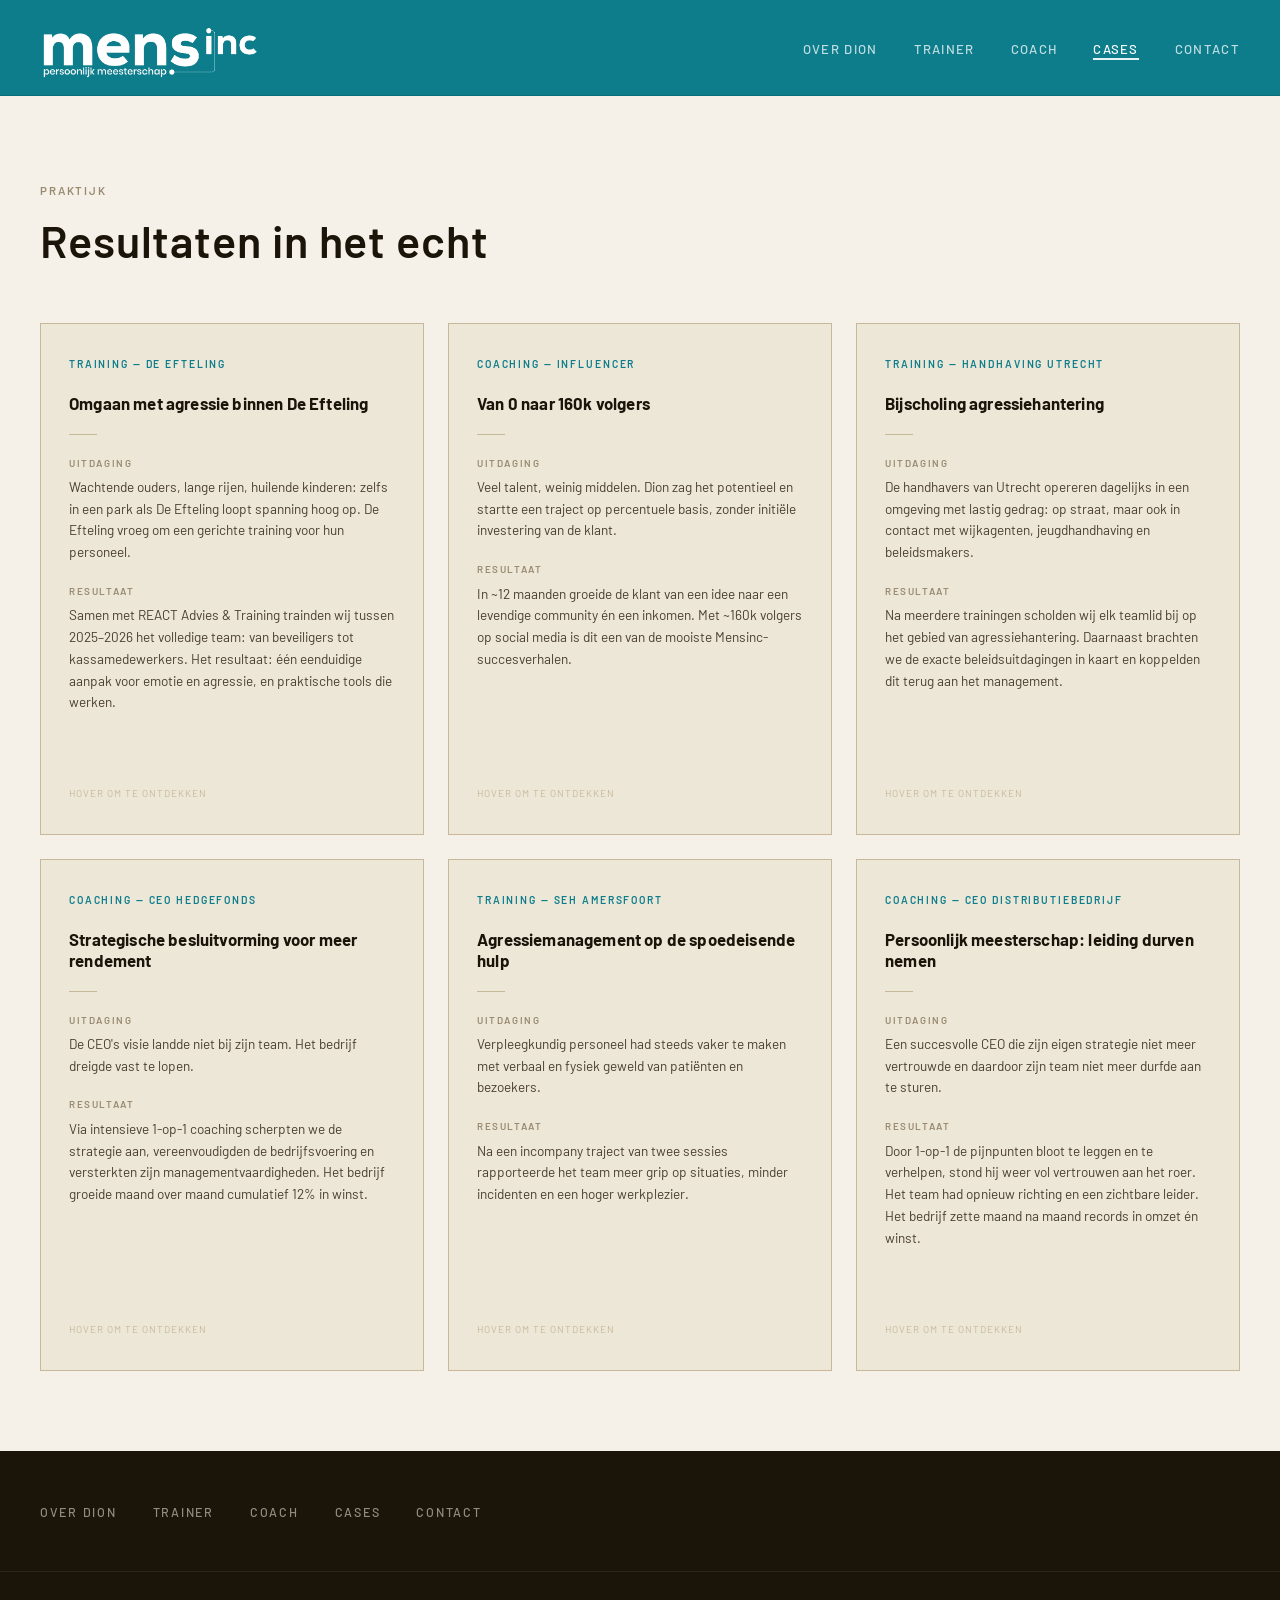
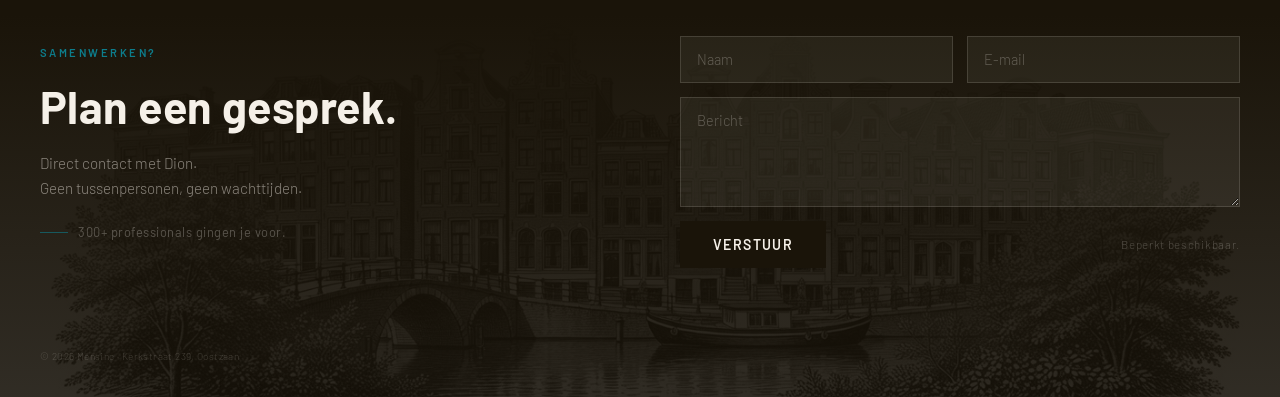
==== commit 24ba65d8: "Performance: WebP images, defer scripts, optimized fonts Images (before → after): - dion-trainer.png" ====
--- a/cases.html
+++ b/cases.html
@@ -8,6 +8,7 @@
 
   <link rel="preconnect" href="https://fonts.googleapis.com">
   <link rel="preconnect" href="https://fonts.gstatic.com" crossorigin>
+  <link rel="stylesheet" href="https://fonts.googleapis.com/css2?family=Barlow:wght@300;400;600;700&display=swap">
 
   <style>body { opacity: 0; }</style>
 
@@ -398,7 +399,10 @@
   <!-- FOOTER -->
   <footer class="site-footer" role="contentinfo">
     <div class="footer-contact">
-      <img src="images/amsterdam-skyline.jpg" class="footer-contact__skyline" alt="" loading="lazy">
+      <picture>
+        <source srcset="images/amsterdam-skyline-1x.webp 1x, images/amsterdam-skyline-2x.webp 2x" type="image/webp">
+        <img src="images/amsterdam-skyline.jpg" class="footer-contact__skyline" alt="" loading="lazy">
+      </picture>
       <nav class="footer-contact__nav" aria-label="Footer navigatie">
         <a href="over.html">Over Dion</a>
         <a href="trainer.html">Trainer</a>
@@ -429,8 +433,8 @@
     </div>
   </footer>
 
-  <script src="js/transitions.js"></script>
-  <script src="js/main.js"></script>
+  <script src="js/transitions.js" defer></script>
+  <script src="js/main.js" defer></script>
   <script>
     (function () {
       var isTouchDevice = ('ontouchstart' in window) || (navigator.maxTouchPoints > 0);
--- a/css/base.css
+++ b/css/base.css
@@ -3,7 +3,7 @@
    Variables, reset, typography
    ========================================================= */
 
-@import url('https://fonts.googleapis.com/css2?family=Barlow:ital,wght@0,300;0,400;0,500;0,600;0,700;1,300;1,400&display=swap');
+/* Google Fonts loaded via <link> in each HTML <head> for better performance */
 
 /* ----- Custom Properties ----- */
 :root {
